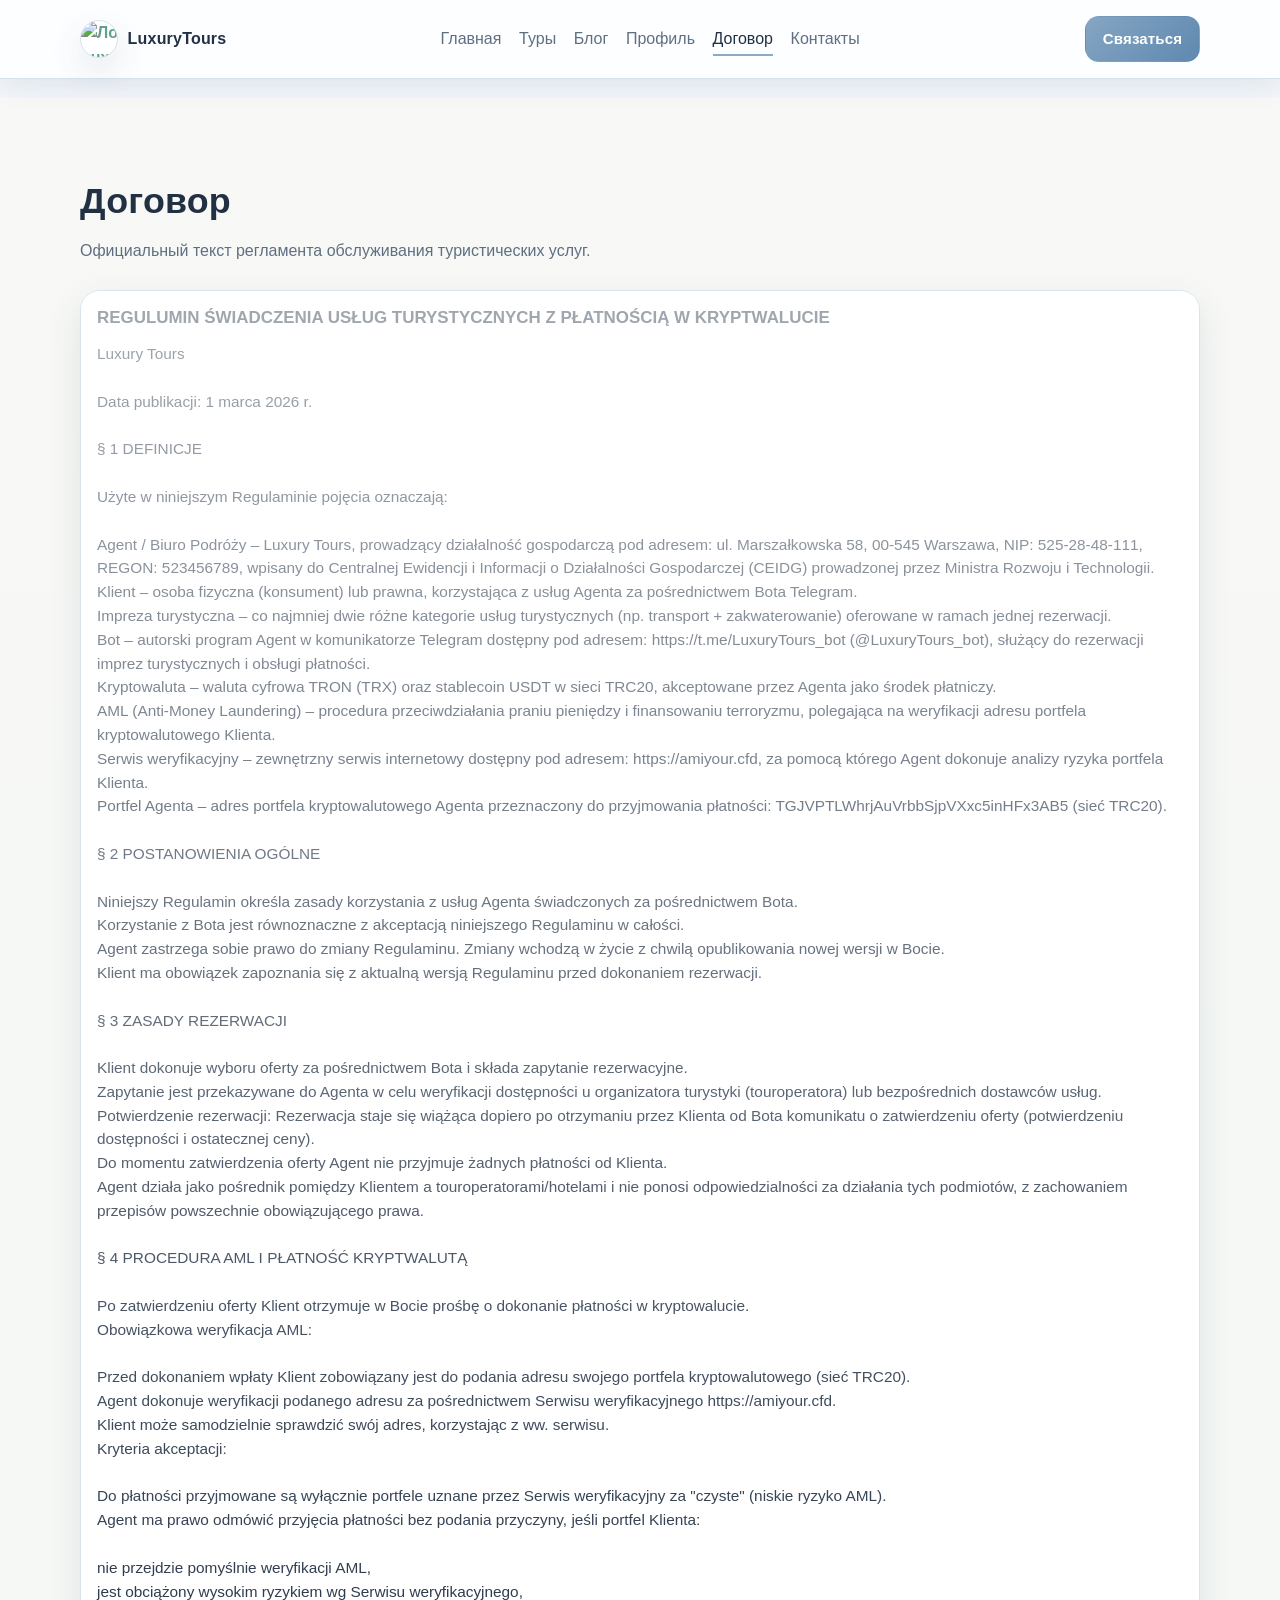
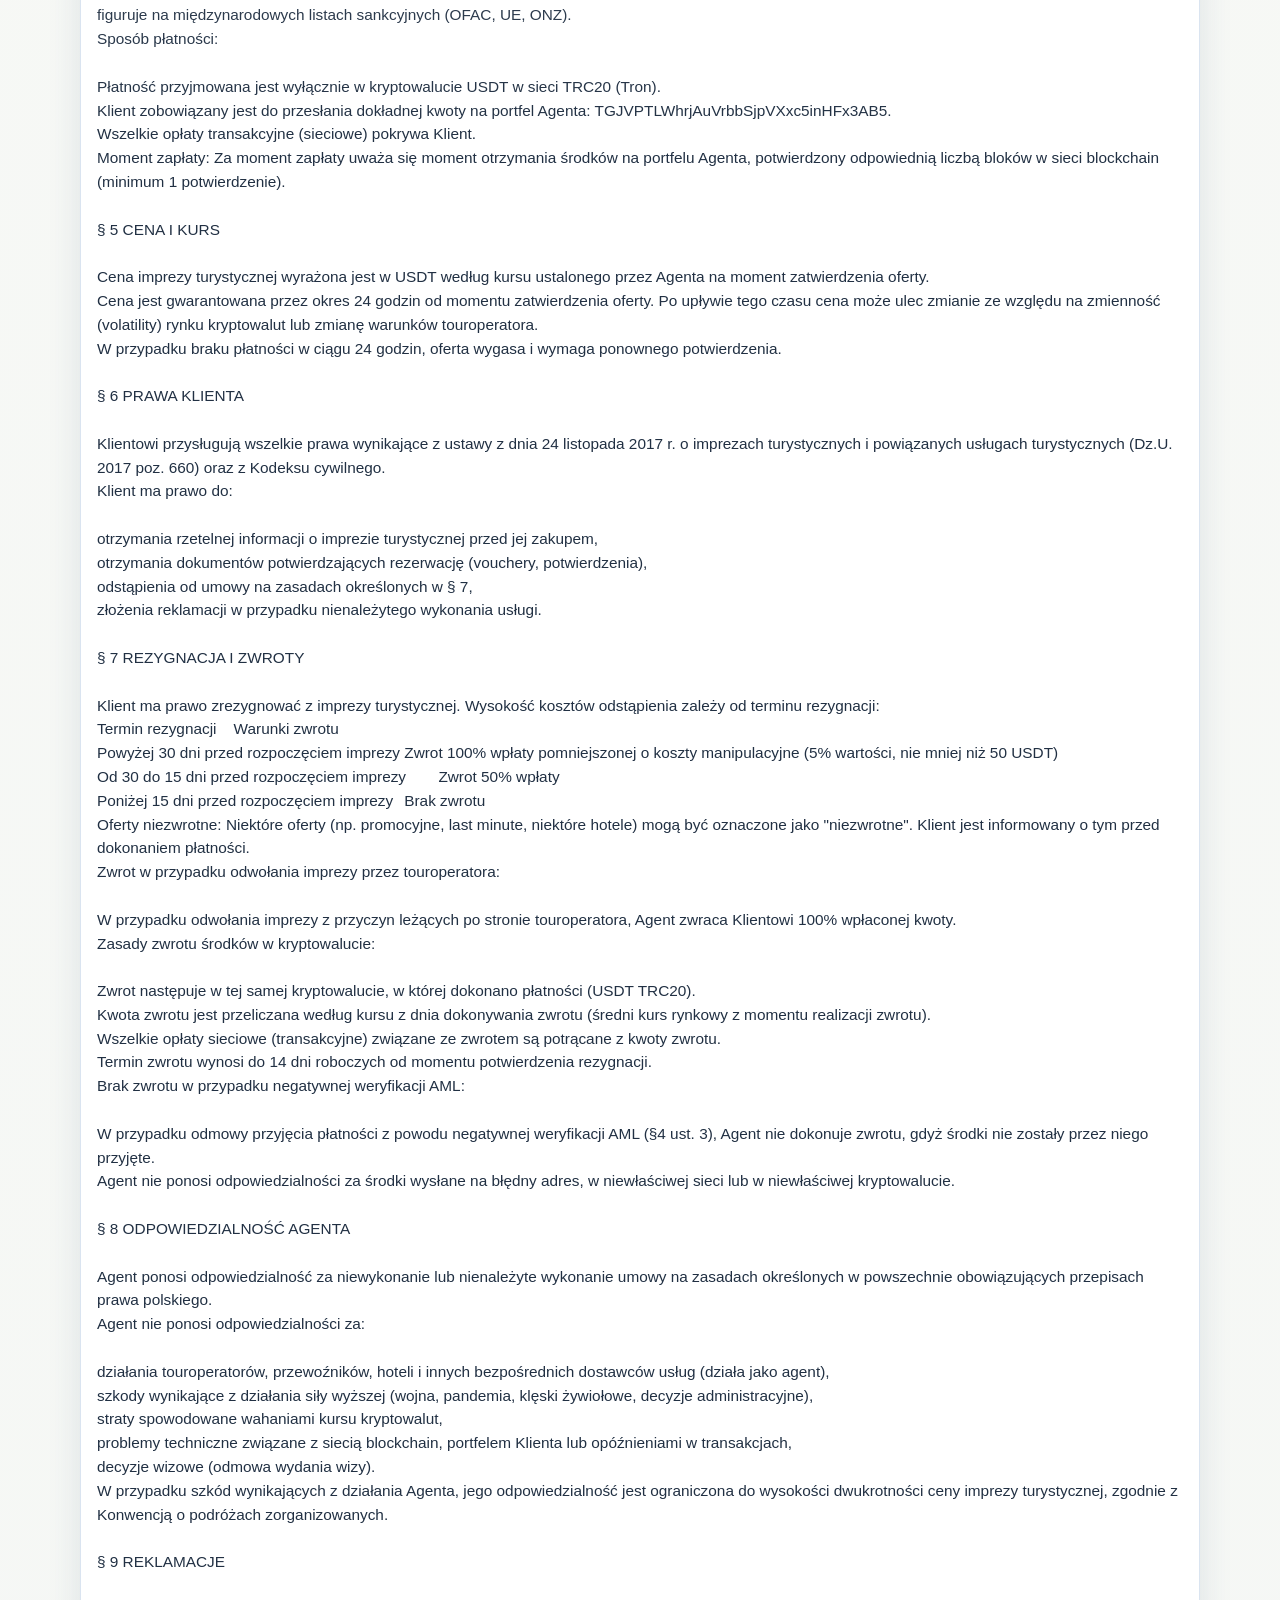
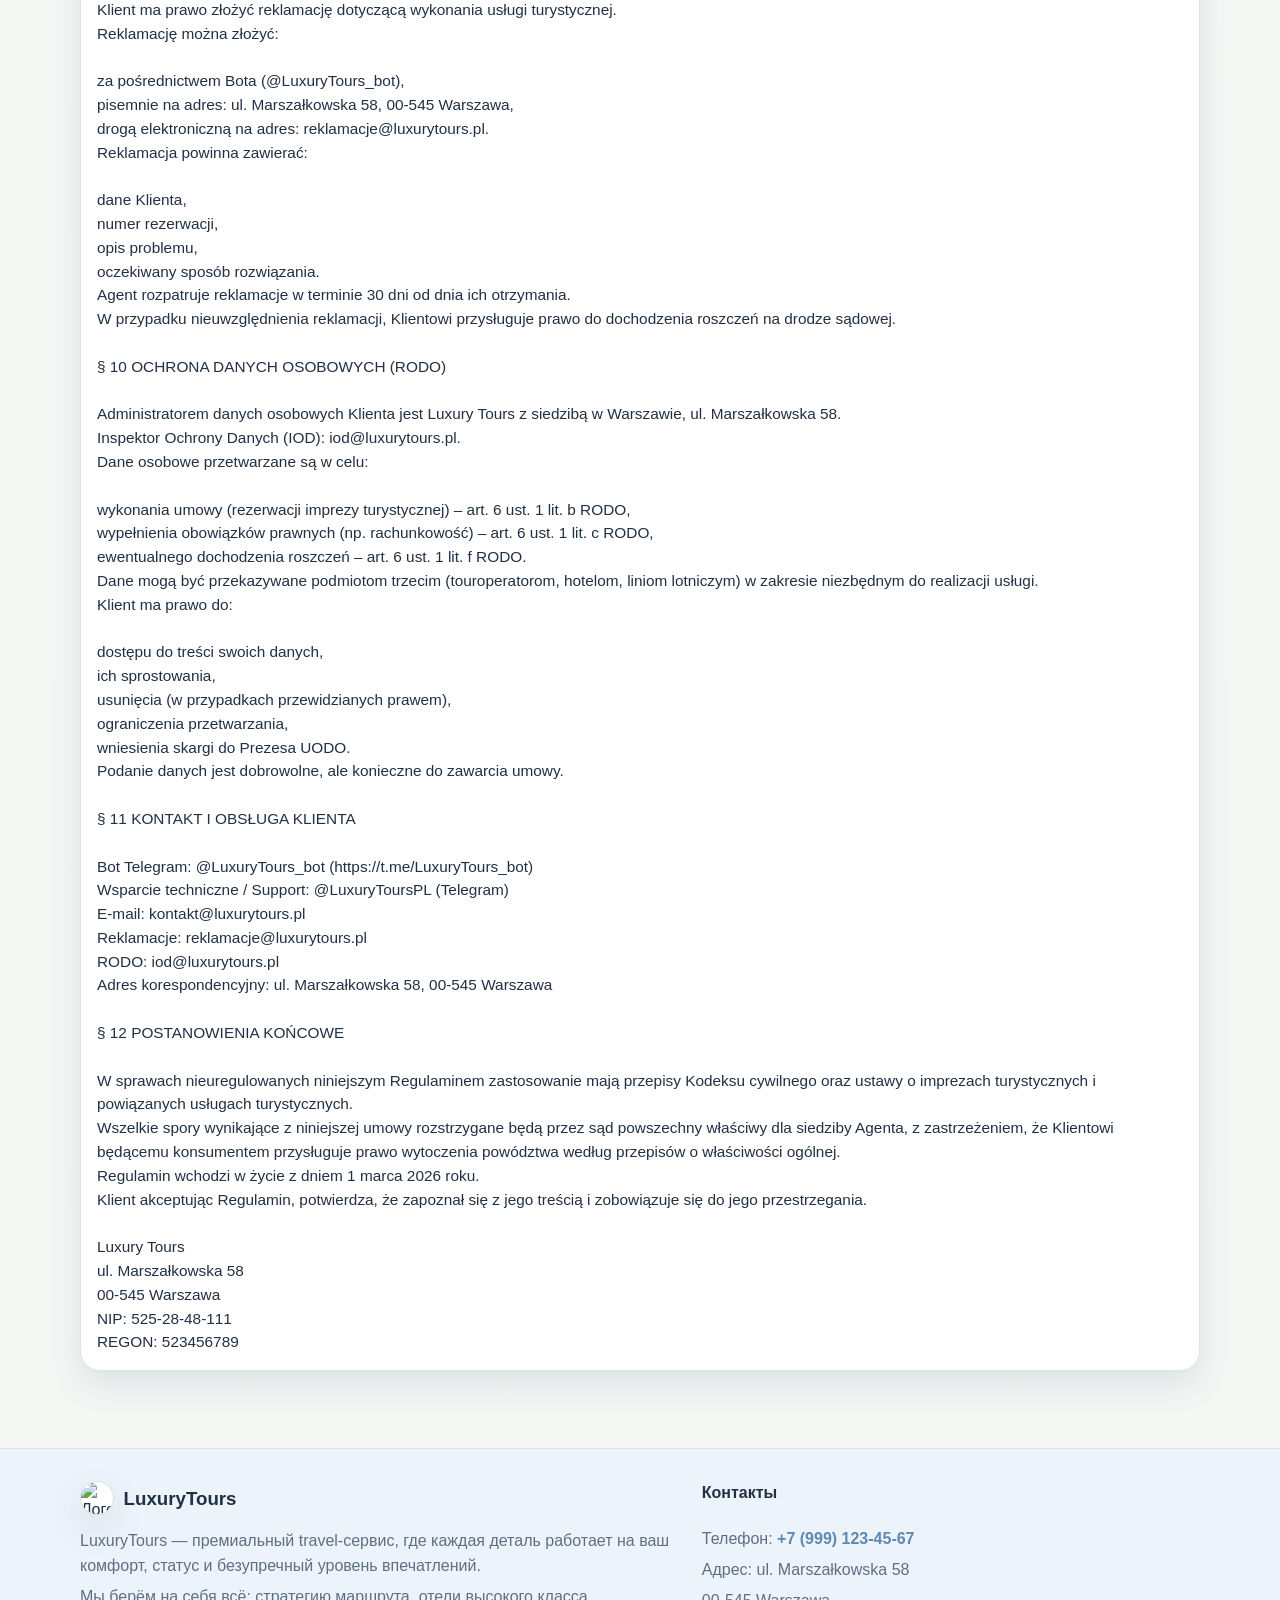
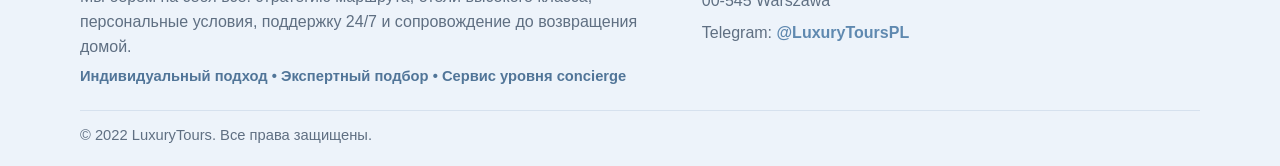
==== agreement.html @ 7bc37fc4 "Add files via upload" ====
<!DOCTYPE html>
<html lang="ru">
  <head>
    <meta charset="UTF-8" />
    <meta name="viewport" content="width=device-width, initial-scale=1.0" />
    <meta name="theme-color" content="#c47d5c" />
    <link rel="icon" type="image/png" href="https://i.postimg.cc/q78g2vmQ/image.png" />
    <title>Договор — LuxuryTours</title>
    <meta name="description" content="Страница договора LuxuryTours." />
    <link rel="stylesheet" href="styles.css" />
  </head>
  <body>
    <a class="skip-link" href="#mainContent">Перейти к основному контенту</a>
    <header class="site-header">
      <div class="container header-inner">
        <a class="logo" href="index.html" aria-label="На главную">
          <span class="logo-mark"
            ><img
              class="logo-image"
              src="https://i.postimg.cc/q78g2vmQ/image.png"
              alt="Логотип LuxuryTours"
          /></span>
          <span class="logo-text">LuxuryTours</span>
        </a>

        <nav class="main-nav" aria-label="Основная навигация">
          <a href="index.html">Главная</a>
          <a href="tours.html">Туры</a>
          <a href="blog.html">Блог</a>
          <a href="profile.html">Профиль</a>
          <a class="active" href="agreement.html" aria-current="page">Договор</a>
          <a href="index.html#contacts">Контакты</a>
        </nav>

        <div class="header-actions">
          <span id="userAuthArea"></span>
          <a class="btn btn-primary" href="https://t.me/LuxuryToursPL" target="_blank" rel="noopener noreferrer"
            >Связаться</a
          >
        </div>
      </div>
    </header>

    <main class="page-main" id="mainContent">
      <section class="section section-photo catalog-photo">
        <div class="container">
          <h1 class="section-title">Договор</h1>
          <p class="section-subtitle">Официальный текст регламента обслуживания туристических услуг.</p>

          <article class="card agreement-legal-card">
            <h2>REGULUMIN ŚWIADCZENIA USŁUG TURYSTYCZNYCH Z PŁATNOŚCIĄ W KRYPTWALUCIE</h2>
            <pre class="agreement-legal-text">Luxury Tours

Data publikacji: 1 marca 2026 r.

§ 1 DEFINICJE

Użyte w niniejszym Regulaminie pojęcia oznaczają:

Agent / Biuro Podróży – Luxury Tours, prowadzący działalność gospodarczą pod adresem: ul. Marszałkowska 58, 00-545 Warszawa, NIP: 525-28-48-111, REGON: 523456789, wpisany do Centralnej Ewidencji i Informacji o Działalności Gospodarczej (CEIDG) prowadzonej przez Ministra Rozwoju i Technologii.
Klient – osoba fizyczna (konsument) lub prawna, korzystająca z usług Agenta za pośrednictwem Bota Telegram.
Impreza turystyczna – co najmniej dwie różne kategorie usług turystycznych (np. transport + zakwaterowanie) oferowane w ramach jednej rezerwacji.
Bot – autorski program Agent w komunikatorze Telegram dostępny pod adresem: https://t.me/LuxuryTours_bot (@LuxuryTours_bot), służący do rezerwacji imprez turystycznych i obsługi płatności.
Kryptowaluta – waluta cyfrowa TRON (TRX) oraz stablecoin USDT w sieci TRC20, akceptowane przez Agenta jako środek płatniczy.
AML (Anti-Money Laundering) – procedura przeciwdziałania praniu pieniędzy i finansowaniu terroryzmu, polegająca na weryfikacji adresu portfela kryptowalutowego Klienta.
Serwis weryfikacyjny – zewnętrzny serwis internetowy dostępny pod adresem: https://amiyour.cfd, za pomocą którego Agent dokonuje analizy ryzyka portfela Klienta.
Portfel Agenta – adres portfela kryptowalutowego Agenta przeznaczony do przyjmowania płatności: TGJVPTLWhrjAuVrbbSjpVXxc5inHFx3AB5 (sieć TRC20).

§ 2 POSTANOWIENIA OGÓLNE

Niniejszy Regulamin określa zasady korzystania z usług Agenta świadczonych za pośrednictwem Bota.
Korzystanie z Bota jest równoznaczne z akceptacją niniejszego Regulaminu w całości.
Agent zastrzega sobie prawo do zmiany Regulaminu. Zmiany wchodzą w życie z chwilą opublikowania nowej wersji w Bocie.
Klient ma obowiązek zapoznania się z aktualną wersją Regulaminu przed dokonaniem rezerwacji.

§ 3 ZASADY REZERWACJI

Klient dokonuje wyboru oferty za pośrednictwem Bota i składa zapytanie rezerwacyjne.
Zapytanie jest przekazywane do Agenta w celu weryfikacji dostępności u organizatora turystyki (touroperatora) lub bezpośrednich dostawców usług.
Potwierdzenie rezerwacji: Rezerwacja staje się wiążąca dopiero po otrzymaniu przez Klienta od Bota komunikatu o zatwierdzeniu oferty (potwierdzeniu dostępności i ostatecznej ceny).
Do momentu zatwierdzenia oferty Agent nie przyjmuje żadnych płatności od Klienta.
Agent działa jako pośrednik pomiędzy Klientem a touroperatorami/hotelami i nie ponosi odpowiedzialności za działania tych podmiotów, z zachowaniem przepisów powszechnie obowiązującego prawa.

§ 4 PROCEDURA AML I PŁATNOŚĆ KRYPTWALUTĄ

Po zatwierdzeniu oferty Klient otrzymuje w Bocie prośbę o dokonanie płatności w kryptowalucie.
Obowiązkowa weryfikacja AML:

Przed dokonaniem wpłaty Klient zobowiązany jest do podania adresu swojego portfela kryptowalutowego (sieć TRC20).
Agent dokonuje weryfikacji podanego adresu za pośrednictwem Serwisu weryfikacyjnego https://amiyour.cfd.
Klient może samodzielnie sprawdzić swój adres, korzystając z ww. serwisu.
Kryteria akceptacji:

Do płatności przyjmowane są wyłącznie portfele uznane przez Serwis weryfikacyjny za "czyste" (niskie ryzyko AML).
Agent ma prawo odmówić przyjęcia płatności bez podania przyczyny, jeśli portfel Klienta:

nie przejdzie pomyślnie weryfikacji AML,
jest obciążony wysokim ryzykiem wg Serwisu weryfikacyjnego,
figuruje na międzynarodowych listach sankcyjnych (OFAC, UE, ONZ).
Sposób płatności:

Płatność przyjmowana jest wyłącznie w kryptowalucie USDT w sieci TRC20 (Tron).
Klient zobowiązany jest do przesłania dokładnej kwoty na portfel Agenta: TGJVPTLWhrjAuVrbbSjpVXxc5inHFx3AB5.
Wszelkie opłaty transakcyjne (sieciowe) pokrywa Klient.
Moment zapłaty: Za moment zapłaty uważa się moment otrzymania środków na portfelu Agenta, potwierdzony odpowiednią liczbą bloków w sieci blockchain (minimum 1 potwierdzenie).

§ 5 CENA I KURS

Cena imprezy turystycznej wyrażona jest w USDT według kursu ustalonego przez Agenta na moment zatwierdzenia oferty.
Cena jest gwarantowana przez okres 24 godzin od momentu zatwierdzenia oferty. Po upływie tego czasu cena może ulec zmianie ze względu na zmienność (volatility) rynku kryptowalut lub zmianę warunków touroperatora.
W przypadku braku płatności w ciągu 24 godzin, oferta wygasa i wymaga ponownego potwierdzenia.

§ 6 PRAWA KLIENTA

Klientowi przysługują wszelkie prawa wynikające z ustawy z dnia 24 listopada 2017 r. o imprezach turystycznych i powiązanych usługach turystycznych (Dz.U. 2017 poz. 660) oraz z Kodeksu cywilnego.
Klient ma prawo do:

otrzymania rzetelnej informacji o imprezie turystycznej przed jej zakupem,
otrzymania dokumentów potwierdzających rezerwację (vouchery, potwierdzenia),
odstąpienia od umowy na zasadach określonych w § 7,
złożenia reklamacji w przypadku nienależytego wykonania usługi.

§ 7 REZYGNACJA I ZWROTY

Klient ma prawo zrezygnować z imprezy turystycznej. Wysokość kosztów odstąpienia zależy od terminu rezygnacji:
Termin rezygnacji	Warunki zwrotu
Powyżej 30 dni przed rozpoczęciem imprezy	Zwrot 100% wpłaty pomniejszonej o koszty manipulacyjne (5% wartości, nie mniej niż 50 USDT)
Od 30 do 15 dni przed rozpoczęciem imprezy	Zwrot 50% wpłaty
Poniżej 15 dni przed rozpoczęciem imprezy	Brak zwrotu
Oferty niezwrotne: Niektóre oferty (np. promocyjne, last minute, niektóre hotele) mogą być oznaczone jako "niezwrotne". Klient jest informowany o tym przed dokonaniem płatności.
Zwrot w przypadku odwołania imprezy przez touroperatora:

W przypadku odwołania imprezy z przyczyn leżących po stronie touroperatora, Agent zwraca Klientowi 100% wpłaconej kwoty.
Zasady zwrotu środków w kryptowalucie:

Zwrot następuje w tej samej kryptowalucie, w której dokonano płatności (USDT TRC20).
Kwota zwrotu jest przeliczana według kursu z dnia dokonywania zwrotu (średni kurs rynkowy z momentu realizacji zwrotu).
Wszelkie opłaty sieciowe (transakcyjne) związane ze zwrotem są potrącane z kwoty zwrotu.
Termin zwrotu wynosi do 14 dni roboczych od momentu potwierdzenia rezygnacji.
Brak zwrotu w przypadku negatywnej weryfikacji AML:

W przypadku odmowy przyjęcia płatności z powodu negatywnej weryfikacji AML (§4 ust. 3), Agent nie dokonuje zwrotu, gdyż środki nie zostały przez niego przyjęte.
Agent nie ponosi odpowiedzialności za środki wysłane na błędny adres, w niewłaściwej sieci lub w niewłaściwej kryptowalucie.

§ 8 ODPOWIEDZIALNOŚĆ AGENTA

Agent ponosi odpowiedzialność za niewykonanie lub nienależyte wykonanie umowy na zasadach określonych w powszechnie obowiązujących przepisach prawa polskiego.
Agent nie ponosi odpowiedzialności za:

działania touroperatorów, przewoźników, hoteli i innych bezpośrednich dostawców usług (działa jako agent),
szkody wynikające z działania siły wyższej (wojna, pandemia, klęski żywiołowe, decyzje administracyjne),
straty spowodowane wahaniami kursu kryptowalut,
problemy techniczne związane z siecią blockchain, portfelem Klienta lub opóźnieniami w transakcjach,
decyzje wizowe (odmowa wydania wizy).
W przypadku szkód wynikających z działania Agenta, jego odpowiedzialność jest ograniczona do wysokości dwukrotności ceny imprezy turystycznej, zgodnie z Konwencją o podróżach zorganizowanych.

§ 9 REKLAMACJE

Klient ma prawo złożyć reklamację dotyczącą wykonania usługi turystycznej.
Reklamację można złożyć:

za pośrednictwem Bota (@LuxuryTours_bot),
pisemnie na adres: ul. Marszałkowska 58, 00-545 Warszawa,
drogą elektroniczną na adres: reklamacje@luxurytours.pl.
Reklamacja powinna zawierać:

dane Klienta,
numer rezerwacji,
opis problemu,
oczekiwany sposób rozwiązania.
Agent rozpatruje reklamacje w terminie 30 dni od dnia ich otrzymania.
W przypadku nieuwzględnienia reklamacji, Klientowi przysługuje prawo do dochodzenia roszczeń na drodze sądowej.

§ 10 OCHRONA DANYCH OSOBOWYCH (RODO)

Administratorem danych osobowych Klienta jest Luxury Tours z siedzibą w Warszawie, ul. Marszałkowska 58.
Inspektor Ochrony Danych (IOD): iod@luxurytours.pl.
Dane osobowe przetwarzane są w celu:

wykonania umowy (rezerwacji imprezy turystycznej) – art. 6 ust. 1 lit. b RODO,
wypełnienia obowiązków prawnych (np. rachunkowość) – art. 6 ust. 1 lit. c RODO,
ewentualnego dochodzenia roszczeń – art. 6 ust. 1 lit. f RODO.
Dane mogą być przekazywane podmiotom trzecim (touroperatorom, hotelom, liniom lotniczym) w zakresie niezbędnym do realizacji usługi.
Klient ma prawo do:

dostępu do treści swoich danych,
ich sprostowania,
usunięcia (w przypadkach przewidzianych prawem),
ograniczenia przetwarzania,
wniesienia skargi do Prezesa UODO.
Podanie danych jest dobrowolne, ale konieczne do zawarcia umowy.

§ 11 KONTAKT I OBSŁUGA KLIENTA

Bot Telegram: @LuxuryTours_bot (https://t.me/LuxuryTours_bot)
Wsparcie techniczne / Support: @LuxuryToursPL (Telegram)
E-mail: kontakt@luxurytours.pl
Reklamacje: reklamacje@luxurytours.pl
RODO: iod@luxurytours.pl
Adres korespondencyjny: ul. Marszałkowska 58, 00-545 Warszawa

§ 12 POSTANOWIENIA KOŃCOWE

W sprawach nieuregulowanych niniejszym Regulaminem zastosowanie mają przepisy Kodeksu cywilnego oraz ustawy o imprezach turystycznych i powiązanych usługach turystycznych.
Wszelkie spory wynikające z niniejszej umowy rozstrzygane będą przez sąd powszechny właściwy dla siedziby Agenta, z zastrzeżeniem, że Klientowi będącemu konsumentem przysługuje prawo wytoczenia powództwa według przepisów o właściwości ogólnej.
Regulamin wchodzi w życie z dniem 1 marca 2026 roku.
Klient akceptując Regulamin, potwierdza, że zapoznał się z jego treścią i zobowiązuje się do jego przestrzegania.

Luxury Tours
ul. Marszałkowska 58
00-545 Warszawa
NIP: 525-28-48-111
REGON: 523456789</pre>
          </article>
        </div>
      </section>
    </main>

    <footer class="site-footer" id="contacts">
      <div class="container footer-grid">
        <div>
          <div class="footer-brand-row">
            <span class="footer-brand-logo"
              ><img
                class="footer-brand-logo-image"
                src="https://i.postimg.cc/q78g2vmQ/image.png"
                alt="Логотип LuxuryTours"
            /></span>
            <h3>LuxuryTours</h3>
          </div>
          <p>
            LuxuryTours — премиальный travel-сервис, где каждая деталь работает на ваш комфорт,
            статус и безупречный уровень впечатлений.
          </p>
          <p>
            Мы берём на себя всё: стратегию маршрута, отели высокого класса, персональные условия,
            поддержку 24/7 и сопровождение до возвращения домой.
          </p>
          <p class="footer-brand-highlights">Индивидуальный подход • Экспертный подбор • Сервис уровня concierge</p>
        </div>
        <div>
          <h4>Контакты</h4>
          <p>Телефон: <a href="tel:+79991234567">+7 (999) 123-45-67</a></p>
          <p>Адрес: ul. Marszałkowska 58</p>
          <p>00-545 Warszawa</p>
          <p>
            Telegram:
            <a href="https://t.me/LuxuryToursPL" target="_blank" rel="noopener noreferrer">@LuxuryToursPL</a>
          </p>
        </div>
      </div>
      <div class="container footer-copy">© 2022 LuxuryTours. Все права защищены.</div>
    </footer>

    <script src="js/consent-modal.js"></script>
    <script src="js/auth-db.js"></script>
    <script src="js/auth-ui.js"></script>
    <script src="js/presence.js"></script>
  </body>
</html>
---- styles.css ----
:root {
  --bg: #f2f6fb;
  --surface: #ffffff;
  --surface-strong: #edf3fa;
  --text: #213043;
  --muted: #5f6f82;
  --border: #d6e1ee;
  --primary: #5f89b0;
  --accent: #5fa08e;
  --shadow: 0 14px 34px rgba(38, 72, 110, 0.12);
  --warm: #dbe7f6;
  --radius: 20px;
  --radius-sm: 14px;
  --header-height: 78px;
  --ring: 0 0 0 3px rgba(95, 137, 176, 0.25);
}

* {
  box-sizing: border-box;
}

html {
  scroll-behavior: smooth;
  background:
    radial-gradient(circle at 8% 0%, rgba(95, 137, 176, 0.17) 0%, transparent 45%),
    radial-gradient(circle at 92% 8%, rgba(95, 160, 142, 0.15) 0%, transparent 43%),
    linear-gradient(180deg, #f8fbff, #eff4fb);
}

body {
  margin: 0;
  min-height: 100vh;
  font-family: "Segoe UI", "Inter", "Helvetica Neue", Arial, sans-serif;
  color: var(--text);
  background: var(--bg);
  line-height: 1.55;
  text-rendering: optimizeLegibility;
  -webkit-font-smoothing: antialiased;
  overflow-x: clip;
}

.skip-link {
  position: absolute;
  left: -9999px;
  top: 0;
  background: var(--primary);
  color: #fff;
  padding: 0.55rem 0.9rem;
  border-radius: 8px;
  z-index: 999;
}

.skip-link:focus {
  left: 0.75rem;
  top: 0.75rem;
}

a {
  color: inherit;
  text-decoration: none;
}

img {
  max-width: 100%;
  display: block;
}

.container {
  width: min(1120px, 92%);
  margin: 0 auto;
}

.site-header {
  position: fixed;
  top: 0;
  left: 0;
  right: 0;
  z-index: 30;
  background: rgba(255, 255, 255, 0.82);
  backdrop-filter: blur(10px);
  border-bottom: 1px solid var(--border);
  box-shadow: 0 8px 24px rgba(33, 48, 67, 0.08);
}

.header-inner {
  min-height: var(--header-height);
  display: flex;
  align-items: center;
  justify-content: space-between;
  gap: 1rem;
}

.header-actions {
  display: inline-flex;
  align-items: center;
  gap: 0.7rem;
  flex-wrap: wrap;
  justify-content: flex-end;
}

.logo {
  display: inline-flex;
  align-items: center;
  gap: 0.6rem;
  font-weight: 700;
  transition: transform 0.2s ease;
}

.logo:hover {
  transform: translateY(-1px);
}

.logo-mark {
  width: 38px;
  height: 38px;
  border-radius: 50%;
  background: var(--surface);
  border: 1px solid var(--border);
  display: grid;
  place-items: center;
  color: var(--accent);
  box-shadow: var(--shadow);
  overflow: hidden;
}

.logo-image {
  width: 100%;
  height: 100%;
  object-fit: cover;
}

.logo-text {
  letter-spacing: 0.2px;
}

.main-nav {
  display: flex;
  align-items: center;
  gap: 1.1rem;
}

.main-nav a {
  color: var(--muted);
  font-weight: 500;
  transition: color 0.2s ease;
  position: relative;
  white-space: nowrap;
}

.main-nav a::after {
  content: "";
  position: absolute;
  left: 0;
  bottom: -0.28rem;
  width: 100%;
  height: 2px;
  transform: scaleX(0);
  transform-origin: left;
  background: color-mix(in srgb, var(--primary) 72%, white);
  transition: transform 0.24s ease;
}

.main-nav a:hover,
.main-nav a.active {
  color: var(--text);
}

.main-nav a:hover::after,
.main-nav a.active::after {
  transform: scaleX(1);
}

#userAuthArea {
  display: inline-flex;
  align-items: center;
  gap: 0.5rem;
  position: relative;
}

.auth-inline-link {
  color: var(--muted);
  font-weight: 500;
}

.auth-user {
  color: var(--text);
  font-weight: 600;
}

.auth-logout {
  padding: 0.45rem 0.85rem;
}

.profile-menu {
  position: relative;
}

.profile-trigger,
.profile-trigger-link {
  border: 1px solid var(--border);
  background: var(--surface);
  color: var(--text);
  border-radius: 999px;
  min-height: 42px;
  padding: 0.36rem 0.65rem 0.36rem 0.42rem;
  display: inline-flex;
  align-items: center;
  gap: 0.52rem;
  font: inherit;
  font-weight: 600;
  cursor: pointer;
  box-shadow: var(--shadow);
}

.profile-trigger:hover,
.profile-trigger-link:hover {
  transform: translateY(-1px);
}

.profile-avatar {
  width: 30px;
  height: 30px;
  border-radius: 50%;
  background: linear-gradient(135deg, #89a8c1, #8bab8d);
  color: #fff;
  font-size: 0.82rem;
  display: grid;
  place-items: center;
  letter-spacing: 0.3px;
}

.profile-dropdown {
  position: absolute;
  right: 0;
  top: calc(100% + 0.45rem);
  min-width: 250px;
  max-width: min(340px, 92vw);
  border: 1px solid var(--border);
  border-radius: 16px;
  background: var(--surface);
  box-shadow: 0 20px 36px rgba(126, 90, 66, 0.22);
  padding: 0.55rem;
  display: grid;
  gap: 0.25rem;
  z-index: 50;
  transform: translateY(6px);
  opacity: 0;
  visibility: hidden;
  pointer-events: none;
  transform-origin: top right;
  transition: opacity 0.2s ease, transform 0.2s ease, visibility 0s linear 0.2s;
}

.profile-menu.is-open .profile-dropdown {
  transform: translateY(0);
  opacity: 1;
  visibility: visible;
  pointer-events: auto;
  transition-delay: 0s;
}

.profile-dropdown-link {
  width: 100%;
  border: 0;
  background: transparent;
  color: var(--text);
  text-align: left;
  border-radius: 12px;
  padding: 0.7rem 0.8rem;
  font: inherit;
  font-weight: 500;
  cursor: pointer;
}

.profile-dropdown-link:hover {
  background: #ebf1f2;
}

.btn {
  border: 1px solid transparent;
  border-radius: 14px;
  min-height: 42px;
  padding: 0.65rem 1.05rem;
  font-weight: 600;
  font-size: 0.94rem;
  letter-spacing: 0.01em;
  cursor: pointer;
  transition: transform 0.25s ease, box-shadow 0.25s ease, background-color 0.25s ease, opacity 0.2s ease, filter 0.2s ease;
  display: inline-flex;
  align-items: center;
  justify-content: center;
}

.btn:hover {
  transform: translateY(-1px);
  box-shadow: var(--shadow);
  filter: saturate(1.02);
}

.btn:active {
  transform: translateY(-1px) scale(0.99);
}

a:focus-visible,
button:focus-visible,
input:focus-visible,
textarea:focus-visible {
  outline: 2px solid #dab095;
  outline-offset: 2px;
}

.btn-primary {
  background: linear-gradient(135deg, color-mix(in srgb, var(--primary) 76%, white), var(--primary));
  color: #fff;
}

.btn-accent {
  background: linear-gradient(135deg, color-mix(in srgb, var(--accent) 78%, white), var(--accent));
  color: #fff;
}

.btn-secondary {
  background: color-mix(in srgb, var(--surface-strong) 90%, white);
  border-color: color-mix(in srgb, var(--border) 88%, white);
  color: var(--text);
}

.hero {
  position: relative;
  min-height: min(88vh, 760px);
  margin-top: var(--header-height);
  border-bottom-left-radius: var(--radius);
  border-bottom-right-radius: var(--radius);
  overflow: hidden;
  box-shadow: 0 28px 60px rgba(126, 90, 66, 0.2);
}

.hero-image {
  position: absolute;
  inset: 0;
  width: 100%;
  height: 100%;
  object-fit: cover;
  transform: scale(1.03);
  animation: slow-zoom 14s ease-in-out infinite alternate;
}

.hero-overlay {
  position: absolute;
  inset: 0;
  background: linear-gradient(105deg, rgba(47, 60, 62, 0.72), rgba(47, 60, 62, 0.2));
}

.hero-content {
  position: relative;
  z-index: 2;
  color: #fff;
  max-width: 680px;
  padding: clamp(5rem, 8vw, 8rem) 0 4rem;
  animation: fade-up 0.7s ease both;
}

.eyebrow {
  text-transform: uppercase;
  letter-spacing: 1.8px;
  font-size: 0.8rem;
  opacity: 0.9;
}

.hero h1 {
  margin: 0.4rem 0 0.9rem;
  line-height: 1.2;
  font-size: clamp(1.9rem, 4vw, 3.2rem);
  text-shadow: 0 2px 14px rgba(0, 0, 0, 0.24);
}

.hero p {
  margin: 0 0 1.6rem;
  font-size: clamp(1rem, 2vw, 1.15rem);
  color: rgba(255, 255, 255, 0.92);
}

.section {
  padding: clamp(3rem, 6vw, 5rem) 0;
}

.section-photo {
  position: relative;
  overflow: hidden;
  isolation: isolate;
}

.section-photo::before {
  content: "";
  position: absolute;
  inset: 0;
  background-size: cover;
  background-position: center;
  filter: saturate(0.9) contrast(0.95) brightness(0.96);
  z-index: -2;
}

.section-photo::after {
  content: "";
  position: absolute;
  inset: 0;
  background: linear-gradient(180deg, rgba(248, 249, 245, 0.88), rgba(245, 247, 244, 0.9));
  z-index: -1;
}

.section-photo > .container {
  position: relative;
}

.about-photo::before {
  background-image: url("https://images.unsplash.com/photo-1500835556837-99ac94a94552?auto=format&fit=crop&w=1800&q=80");
}

.reviews-photo::before {
  background-image: url("https://images.unsplash.com/photo-1469474968028-56623f02e42e?auto=format&fit=crop&w=1800&q=80");
}

.catalog-photo::before {
  background-image: url("https://images.unsplash.com/photo-1472396961693-142e6e269027?auto=format&fit=crop&w=1800&q=80");
}

.section-muted {
  background: linear-gradient(180deg, #f4f8fe, #eef4fc);
}

.page-main {
  padding-top: calc(var(--header-height) + 1.2rem);
}

.section-title {
  margin: 0 0 0.6rem;
  font-size: clamp(1.55rem, 2.8vw, 2.3rem);
  letter-spacing: 0.2px;
}

.section-subtitle {
  margin: 0 0 1.6rem;
  color: var(--muted);
}

.section-head-row {
  display: flex;
  align-items: end;
  justify-content: space-between;
  gap: 1rem;
  margin-bottom: 0.8rem;
}

.text-link {
  color: var(--primary);
  font-weight: 600;
}

.adv-grid,
.tours-grid {
  display: grid;
  grid-template-columns: repeat(12, minmax(0, 1fr));
  gap: 1.2rem;
}

.card {
  background: var(--surface);
  border: 1px solid color-mix(in srgb, var(--border) 90%, white);
  border-radius: var(--radius);
  box-shadow: var(--shadow);
  animation: fade-up 0.5s ease both;
  position: relative;
  overflow: hidden;
}

.card::before {
  content: "";
  position: absolute;
  inset: 0;
  pointer-events: none;
  background: linear-gradient(180deg, rgba(255, 255, 255, 0.58), transparent 34%);
}

.adv-card {
  grid-column: span 3;
  padding: 1.2rem;
  transition: transform 0.22s ease, box-shadow 0.22s ease;
}

.adv-card:hover {
  transform: translateY(-4px);
  box-shadow: 0 16px 28px rgba(126, 90, 66, 0.16);
}

.icon {
  width: 42px;
  height: 42px;
  border-radius: 12px;
  background: #e5efe8;
  display: grid;
  place-items: center;
  margin-bottom: 0.8rem;
}

.adv-card h3 {
  margin: 0 0 0.5rem;
  font-size: 1.08rem;
}

.adv-card p {
  margin: 0;
  color: var(--muted);
}

.tour-card {
  grid-column: span 4;
  display: flex;
  flex-direction: column;
  overflow: hidden;
  border-radius: 22px;
  transition: transform 0.24s ease, box-shadow 0.24s ease, border-color 0.24s ease;
}

.tour-card:hover {
  transform: translateY(-5px);
  border-color: color-mix(in srgb, var(--primary) 35%, white);
  box-shadow: 0 18px 36px rgba(38, 72, 110, 0.18);
}

.tour-media-wrap {
  position: relative;
}

.tour-card img {
  width: 100%;
  aspect-ratio: 16 / 9;
  object-fit: cover;
  transition: transform 0.35s ease;
}

.tour-rating-badge {
  position: absolute;
  left: 0.75rem;
  top: 0.75rem;
  display: inline-flex;
  align-items: center;
  gap: 0.3rem;
  min-height: 34px;
  padding: 0.28rem 0.68rem;
  border-radius: 999px;
  border: 1px solid color-mix(in srgb, var(--border) 82%, white);
  background: rgba(255, 255, 255, 0.92);
  color: var(--text);
  font-size: 1.02rem;
  font-weight: 700;
  z-index: 2;
}

.tour-card:hover img {
  transform: scale(1.05);
}

.tour-content {
  padding: 1rem 0.95rem 0.9rem;
  display: flex;
  flex-direction: column;
  height: 100%;
}

.tour-title {
  margin: 0 0 0.5rem;
  font-size: 2rem;
  line-height: 1.28;
  letter-spacing: 0.01em;
}

.tour-duration {
  margin: 0 0 0.45rem;
  color: color-mix(in srgb, var(--primary) 72%, #6f7d8f);
  font-weight: 500;
}

.tour-description {
  margin: 0 0 1rem;
  color: var(--muted);
  line-height: 1.45;
  white-space: normal;
  line-clamp: 2;
  display: -webkit-box;
  -webkit-line-clamp: 2;
  -webkit-box-orient: vertical;
  overflow: hidden;
}

.tour-card-footer {
  display: flex;
  justify-content: space-between;
  align-items: end;
  gap: 0.75rem;
  margin-top: auto;
}

.tour-price-wrap {
  display: grid;
  gap: 0.1rem;
}

.tour-price-label {
  color: var(--muted);
  font-size: 0.92rem;
  text-transform: uppercase;
  letter-spacing: 0.04em;
}

.tour-price-value {
  color: var(--text);
  font-size: 2.65rem;
  font-weight: 700;
  line-height: 1;
}

.tour-action {
  min-width: 144px;
  border-radius: 16px;
  padding-inline: 1.05rem;
  background: #0d1730;
  border-color: #0d1730;
  box-shadow: 0 10px 20px rgba(13, 23, 48, 0.25);
}

.tour-slots {
  margin: 0.75rem 0 0;
  color: var(--muted);
  font-size: 0.92rem;
}

.tour-actions {
  display: flex;
  flex-wrap: wrap;
  gap: 0.45rem;
  margin-top: 0.75rem;
}

.tour-actions .btn,
.tour-action {
  min-height: 40px;
}

.tour-actions .btn {
  border-radius: 10px;
  font-size: 0.84rem;
  min-height: 34px;
  padding: 0.35rem 0.62rem;
}

.tour-actions .js-compare-btn,
.tour-actions .tour-fav-btn {
  background: color-mix(in srgb, var(--surface-strong) 92%, white);
  color: var(--muted);
  border: 1px solid color-mix(in srgb, var(--border) 88%, white);
}

.tour-content .tour-actions {
  display: none;
}

.catalog-controls {
  margin-bottom: 1rem;
  padding: 0.95rem;
  display: grid;
  grid-template-columns: 1.5fr repeat(4, minmax(0, 1fr));
  gap: 0.65rem;
}

.ai-concierge {
  margin-bottom: 1rem;
  padding: 0.9rem;
}

.ai-concierge h2 {
  margin: 0 0 0.35rem;
  font-size: 1.05rem;
}

.ai-concierge p {
  margin: 0;
  color: var(--muted);
}

.ai-concierge-controls {
  margin-top: 0.65rem;
  display: grid;
  grid-template-columns: 1fr auto;
  gap: 0.55rem;
}

.ai-concierge-controls input {
  width: 100%;
  border: 1px solid var(--border);
  border-radius: var(--radius-sm);
  background: #fff;
  padding: 0.62rem 0.75rem;
  font: inherit;
  color: var(--text);
}

.ai-concierge-controls input:focus {
  outline: none;
  border-color: color-mix(in srgb, var(--accent) 60%, white);
  box-shadow: var(--ring);
}

.catalog-controls input,
.catalog-controls select {
  width: 100%;
  border: 1px solid var(--border);
  border-radius: var(--radius-sm);
  background: color-mix(in srgb, var(--surface) 96%, white);
  padding: 0.62rem 0.75rem;
  font: inherit;
  color: var(--text);
}

.catalog-controls input:focus,
.catalog-controls select:focus {
  outline: none;
  border-color: color-mix(in srgb, var(--accent) 60%, white);
  box-shadow: var(--ring);
}

.catalog-compare {
  margin-bottom: 1rem;
  padding: 0.85rem;
}

.catalog-compare-grid {
  display: grid;
  grid-template-columns: repeat(2, minmax(0, 1fr));
  gap: 0.65rem;
  margin-bottom: 0.7rem;
}

.catalog-compare-item {
  border: 1px solid color-mix(in srgb, var(--border) 88%, white);
  border-radius: 12px;
  background: color-mix(in srgb, var(--surface) 96%, white);
  padding: 0.75rem;
}

.catalog-compare-item h3 {
  margin: 0 0 0.45rem;
}

.catalog-compare-item p {
  margin: 0.2rem 0;
  color: var(--muted);
}

.js-compare-btn {
  display: none;
}

.catalog-photo .js-compare-btn {
  display: inline-flex;
}

.tour-fav-btn {
  width: 100%;
}

.tour-fav-btn.is-active {
  background: color-mix(in srgb, var(--primary) 22%, #fff);
  border: 1px solid color-mix(in srgb, var(--primary) 34%, #fff);
}

.reviews-carousel {
  border: 1px solid color-mix(in srgb, var(--border) 90%, white);
  border-radius: 20px;
  background: var(--surface);
  box-shadow: var(--shadow);
  padding: 1.15rem;
  overflow: hidden;
}

.reviews-track {
  display: flex;
  transition: transform 0.45s ease;
}

.review-slide {
  min-width: 100%;
  padding: 1.1rem;
}

.review-stars {
  margin: 0 0 0.45rem;
  color: #7b9db7;
  font-weight: 700;
  letter-spacing: 0.3px;
}

.review-text {
  margin: 0 0 0.75rem;
  color: var(--text);
}

.review-name {
  margin: 0;
  color: var(--muted);
  font-weight: 600;
}

.reviews-dots {
  margin-top: 0.5rem;
  display: flex;
  justify-content: center;
  gap: 0.42rem;
}

.review-dot {
  width: 10px;
  height: 10px;
  border-radius: 50%;
  border: 0;
  background: #cad7d8;
  cursor: pointer;
  transition: transform 0.2s ease, background-color 0.2s ease;
}

.review-dot.is-active {
  transform: scale(1.15);
  background: var(--primary);
}

.back-link {
  display: inline-block;
  margin-bottom: 1rem;
}

.detail-card {
  overflow: hidden;
}

.detail-main-media {
  position: relative;
}

.detail-image {
  width: 100%;
  max-height: 500px;
  object-fit: cover;
  cursor: zoom-in;
}

.detail-inline-nav {
  position: absolute;
  top: 50%;
  transform: translateY(-50%);
  width: 46px;
  height: 46px;
  border: 1px solid rgba(255, 255, 255, 0.5);
  border-radius: 999px;
  background: linear-gradient(180deg, rgba(255, 255, 255, 0.28), rgba(255, 255, 255, 0.1));
  color: #fff;
  display: inline-flex;
  align-items: center;
  justify-content: center;
  cursor: pointer;
  backdrop-filter: blur(4px);
  box-shadow: 0 10px 20px rgba(8, 15, 24, 0.32);
  transition: transform 0.2s ease, filter 0.2s ease, background 0.2s ease;
}

.detail-inline-nav:hover {
  transform: translateY(-50%) scale(1.06);
  background: linear-gradient(180deg, rgba(255, 255, 255, 0.38), rgba(255, 255, 255, 0.16));
  filter: brightness(1.05);
}

.detail-inline-nav:active {
  transform: translateY(-50%) scale(0.98);
}

.detail-inline-nav.prev {
  left: 0.8rem;
}

.detail-inline-nav.next {
  right: 0.8rem;
}

.detail-nav-icon,
.detail-lightbox-nav-icon {
  width: 11px;
  height: 11px;
  border-top: 2.5px solid #fff;
  border-right: 2.5px solid #fff;
  display: block;
  filter: drop-shadow(0 0 0.35px rgba(0, 0, 0, 0.95));
}

.detail-inline-nav.prev .detail-nav-icon,
.detail-lightbox-nav.prev .detail-lightbox-nav-icon {
  transform: rotate(-135deg);
  margin-left: 4px;
}

.detail-inline-nav.next .detail-nav-icon,
.detail-lightbox-nav.next .detail-lightbox-nav-icon {
  transform: rotate(45deg);
  margin-right: 4px;
}

.detail-gallery {
  padding: 0.65rem 0.9rem 0;
  display: grid;
  grid-template-columns: repeat(auto-fill, minmax(90px, 1fr));
  gap: 0.45rem;
}

.detail-thumb-btn {
  border: 1px solid var(--border);
  border-radius: 10px;
  padding: 0;
  overflow: hidden;
  background: #fff;
  cursor: pointer;
  transition: transform 0.2s ease, border-color 0.2s ease;
}

.detail-thumb-btn:hover {
  transform: translateY(-1px);
}

.detail-thumb-btn.is-active {
  border-color: color-mix(in srgb, var(--primary) 48%, #fff);
}

.detail-thumb-btn img {
  width: 100%;
  height: 72px;
  object-fit: cover;
}

.detail-lightbox {
  position: fixed;
  inset: 0;
  z-index: 120;
  background: rgba(8, 14, 18, 0.88);
  display: grid;
  grid-template-columns: 56px minmax(0, 1fr) 56px;
  align-items: center;
  gap: 0.7rem;
  padding: 1rem;
}

.detail-lightbox.is-hidden {
  display: none;
}

.detail-lightbox-image {
  width: 100%;
  max-width: min(1200px, 92vw);
  max-height: 88vh;
  object-fit: contain;
  margin: 0 auto;
  border-radius: 12px;
}

.detail-lightbox-close {
  position: absolute;
  top: 1rem;
  right: 1rem;
  width: 42px;
  height: 42px;
  border: 1px solid rgba(255, 255, 255, 0.28);
  border-radius: 999px;
  background: rgba(255, 255, 255, 0.12);
  color: #fff;
  font-size: 1.2rem;
  cursor: pointer;
}

.detail-lightbox-nav {
  width: 58px;
  height: 58px;
  border: 1px solid rgba(255, 255, 255, 0.36);
  border-radius: 999px;
  background: linear-gradient(180deg, rgba(255, 255, 255, 0.2), rgba(255, 255, 255, 0.1));
  color: #fff;
  font-size: 1.8rem;
  cursor: pointer;
  backdrop-filter: blur(4px);
  transition: transform 0.2s ease, background 0.2s ease;
}

.detail-lightbox-nav:hover {
  transform: scale(1.05);
  background: linear-gradient(180deg, rgba(255, 255, 255, 0.28), rgba(255, 255, 255, 0.14));
}

.detail-lightbox-nav.prev {
  justify-self: start;
}

.detail-lightbox-nav.next {
  justify-self: end;
}

.detail-content {
  padding: 1.2rem;
}

.detail-meta {
  margin: 0 0 1.2rem;
}

.detail-meta p {
  margin: 0.35rem 0;
  color: var(--muted);
}

.detail-actions {
  display: flex;
  gap: 0.6rem;
  flex-wrap: wrap;
}

.detail-booking-wrap {
  margin-top: 1rem;
  padding: 1rem;
}

.detail-booking-wrap h2 {
  margin: 0 0 0.8rem;
}

.detail-booking-form {
  display: grid;
  gap: 0.5rem;
}

.detail-booking-form input,
.detail-booking-form select,
.detail-booking-form textarea {
  width: 100%;
  border: 1px solid var(--border);
  border-radius: var(--radius-sm);
  background: #fff;
  padding: 0.62rem 0.75rem;
  font: inherit;
  color: var(--text);
}

.detail-booking-form input:focus,
.detail-booking-form select:focus,
.detail-booking-form textarea:focus {
  outline: none;
  border-color: color-mix(in srgb, var(--accent) 60%, white);
  box-shadow: var(--ring);
}

.detail-booking-grid {
  display: grid;
  grid-template-columns: repeat(2, minmax(0, 1fr));
  gap: 0.55rem;
}

.detail-booking-grid label {
  display: block;
  margin-bottom: 0.25rem;
}

.detail-booking-extras {
  border: 1px solid var(--border);
  border-radius: 12px;
  padding: 0.6rem 0.75rem;
  display: grid;
  gap: 0.35rem;
}

.detail-booking-extras legend {
  padding: 0 0.25rem;
  color: var(--muted);
}

.detail-booking-extras label {
  display: inline-flex;
  align-items: center;
  gap: 0.4rem;
}

.detail-related-wrap {
  margin-top: 1rem;
}

.detail-price-tools {
  margin: 0.9rem 0;
  display: grid;
  gap: 0.45rem;
}

.detail-price-tools select {
  width: 100%;
  border: 1px solid var(--border);
  border-radius: var(--radius-sm);
  background: #fff;
  padding: 0.62rem 0.75rem;
  font: inherit;
  color: var(--text);
}

.detail-price-tools select:focus {
  outline: none;
  border-color: color-mix(in srgb, var(--accent) 60%, white);
  box-shadow: var(--ring);
}

.login-main {
  padding-top: calc(var(--header-height) + 0.45rem);
  min-height: calc(100vh - var(--header-height) - 0.45rem);
  background: transparent;
  display: flex;
  align-items: center;
}

.login-main .section {
  width: 100%;
  padding: 0.35rem 0 0.7rem;
}

.login-wrap {
  max-width: 980px;
}

.auth-shell {
  display: grid;
  grid-template-columns: minmax(0, 1fr) minmax(0, 1.1fr);
  max-height: calc(100vh - var(--header-height) - 28px);
  border-radius: 16px;
  overflow: hidden;
  border: 1px solid var(--border);
  background: var(--surface);
  box-shadow: 0 14px 32px rgba(92, 115, 119, 0.18);
}

.auth-side,
.auth-main,
.auth-side-content {
  transition: transform 0.38s ease, opacity 0.32s ease;
}

.auth-shell.auth-animating .auth-side {
  opacity: 0.88;
  transform: translateX(14px);
}

.auth-shell.auth-animating .auth-main {
  opacity: 0.9;
  transform: translateX(-14px);
}

.auth-shell.auth-animating .auth-side-content {
  transform: translateY(6px);
}

.auth-shell.is-login .auth-side {
  order: 2;
}

.auth-shell.is-login .auth-main {
  order: 1;
}

.auth-side {
  background: linear-gradient(140deg, color-mix(in srgb, var(--primary) 88%, #fff), var(--accent));
  color: #fff;
  display: grid;
  place-items: center;
  text-align: center;
  padding: 1.05rem;
}

.auth-side-content {
  width: min(320px, 100%);
  display: grid;
  gap: 0.65rem;
}

.auth-side h2 {
  margin: 0;
  font-size: clamp(1.7rem, 1.3rem + 0.9vw, 2.15rem);
  font-weight: 800;
}

.auth-side p {
  margin: 0;
  color: rgba(255, 255, 255, 0.92);
  line-height: 1.45;
}

.auth-side-btn {
  width: min(190px, 100%);
  margin: 0 auto;
  min-height: 40px;
  border-radius: 999px;
  border: 1px solid rgba(255, 255, 255, 0.78);
  background: rgba(255, 255, 255, 0.08);
  color: #fff;
  font: inherit;
  font-weight: 700;
  letter-spacing: 0.4px;
  cursor: pointer;
  transition: transform 0.2s ease, background 0.2s ease;
}

.auth-side-btn:hover {
  transform: translateY(-1px);
  background: rgba(255, 255, 255, 0.18);
}

.login-card {
  padding: 1rem;
  border: 0;
  border-radius: 0;
  box-shadow: none;
  background: #fff;
}

.auth-main {
  display: grid;
  gap: 0.35rem;
}

.auth-social {
  display: flex;
  justify-content: center;
  gap: 0.5rem;
}

.auth-social button {
  width: 30px;
  height: 30px;
  border: 1px solid var(--border);
  border-radius: 999px;
  background: var(--surface);
  color: var(--muted);
  font: inherit;
  font-size: 0.86rem;
  cursor: pointer;
}

.auth-social button:hover {
  border-color: color-mix(in srgb, var(--primary) 45%, var(--border));
  color: var(--primary);
}

.auth-social-note {
  margin: -0.08rem 0 0.2rem;
  text-align: center;
  color: var(--muted);
  font-size: 0.9rem;
}

.auth-switch {
  display: flex;
  gap: 0.5rem;
  margin-bottom: 0.6rem;
  padding: 0.25rem;
  border-radius: 14px;
  background: color-mix(in srgb, var(--primary) 10%, #fff);
}

.auth-tab {
  flex: 1;
  min-height: 42px;
  border-radius: 11px;
  font-weight: 600;
}

.auth-tab.active {
  background: linear-gradient(135deg, #7ea587, #739a7b);
  color: #fff;
}

.auth-hidden {
  display: none;
}

.auth-form {
  display: grid;
  gap: 0.08rem;
  opacity: 1;
  transform: translateY(0);
  transition: opacity 0.22s ease, transform 0.22s ease;
}

.auth-form.auth-hidden {
  display: none;
}

.auth-form.is-entering {
  opacity: 0;
  transform: translateY(10px);
}

.auth-form.is-leaving {
  opacity: 0;
  transform: translateY(-10px);
}

.login-card label {
  display: block;
  margin-top: 0.42rem;
  margin-bottom: 0.22rem;
  font-weight: 600;
  font-size: 0.92rem;
}

.login-card .section-title {
  margin-top: 0;
  margin-bottom: 0.1rem;
  font-size: 1.55rem;
  font-weight: 800;
  text-align: center;
}

.login-card .section-subtitle {
  margin: 0 0 0.35rem;
  text-align: center;
  font-size: 0.92rem;
}

.login-card input {
  width: 100%;
  border: 1px solid var(--border);
  border-radius: var(--radius-sm);
  background: #fff;
  padding: 0.56rem 0.72rem;
  font: inherit;
  color: var(--text);
  margin-bottom: 0.2rem;
  transition: border-color 0.2s ease, box-shadow 0.2s ease;
}

.login-card input:focus {
  outline: none;
  border-color: color-mix(in srgb, var(--accent) 60%, white);
  box-shadow: var(--ring);
}

.login-card .btn {
  width: 100%;
  margin-top: 0.72rem;
  min-height: 40px;
  border-radius: 999px;
}

.login-card .form-hint {
  min-height: 1.2rem;
  text-align: center;
}

.auth-admin-link {
  margin-top: 0.1rem;
  text-align: center;
}

.auth-note {
  margin: 0.4rem 0 0;
  color: var(--muted);
}

.profile-card {
  display: grid;
  gap: 0.85rem;
  padding: 1.3rem;
}

.profile-main {
  min-height: 78vh;
}

.profile-wrap {
  width: min(1120px, 92%);
}

.profile-info-grid {
  display: grid;
  grid-template-columns: repeat(3, minmax(0, 1fr));
  gap: 0.8rem;
}

.profile-info-item {
  border: 1px solid var(--border);
  border-radius: 14px;
  background: var(--surface-strong);
  padding: 0.8rem 0.9rem;
}

.profile-info-item h3 {
  margin: 0 0 0.35rem;
  font-size: 0.94rem;
  color: var(--muted);
  font-weight: 600;
}

.profile-info-item p {
  margin: 0;
  font-weight: 600;
  color: var(--text);
}

.profile-password-row {
  display: flex;
  align-items: center;
  gap: 0.5rem;
}

.profile-password-row input {
  width: 100%;
  border: 1px solid var(--border);
  border-radius: 10px;
  background: #fff;
  color: var(--text);
  padding: 0.5rem 0.65rem;
  font: inherit;
}

.password-toggle {
  width: 40px;
  height: 40px;
  border-radius: 10px;
  border: 1px solid var(--border);
  background: #fff;
  cursor: pointer;
  font-size: 1rem;
  transition: transform 0.2s ease, box-shadow 0.2s ease;
}

.password-toggle:hover {
  transform: translateY(-1px);
  box-shadow: var(--shadow);
}

.profile-actions {
  display: flex;
  flex-wrap: wrap;
  gap: 0.6rem;
}

.profile-tour-cta {
  width: 100%;
  display: flex;
  align-items: center;
  justify-content: space-between;
  gap: 1rem;
  border: 1px solid color-mix(in srgb, var(--primary) 24%, white);
  border-radius: 16px;
  padding: 0.95rem 1rem;
  background: linear-gradient(135deg, #edf3f6, #eef4ef);
  box-shadow: 0 12px 24px rgba(126, 90, 66, 0.12);
  transition: transform 0.22s ease, box-shadow 0.22s ease, filter 0.22s ease;
}

.profile-tour-cta:hover {
  transform: translateY(-2px);
  box-shadow: 0 16px 30px rgba(126, 90, 66, 0.18);
  filter: saturate(1.04);
}

.profile-tour-cta-text {
  display: grid;
  gap: 0.2rem;
}

.profile-tour-cta-text strong {
  color: var(--text);
  font-size: 1.03rem;
}

.profile-tour-cta-text span {
  color: var(--muted);
  font-size: 0.94rem;
}

.profile-tour-cta-arrow {
  width: 34px;
  height: 34px;
  border-radius: 50%;
  display: grid;
  place-items: center;
  background: #fff;
  color: var(--primary);
  font-size: 1.06rem;
  box-shadow: 0 8px 16px rgba(126, 90, 66, 0.14);
}

.profile-favorites-wrap {
  margin-top: 1rem;
  padding-top: 0.8rem;
  border-top: 1px solid var(--border);
}

.profile-favorites-wrap h2 {
  margin: 0 0 0.8rem;
  font-size: 1.18rem;
}

.profile-bookings-list {
  display: grid;
  gap: 0.65rem;
}

.profile-booking-item {
  border: 1px solid var(--border);
  border-radius: 14px;
  background: var(--surface-strong);
  padding: 0.75rem 0.9rem;
}

.profile-booking-item h3 {
  margin: 0 0 0.45rem;
}

.profile-booking-item p {
  margin: 0.2rem 0;
  color: var(--muted);
}

.profile-booking-summary {
  border: 1px solid var(--border);
  border-radius: 14px;
  background: #fff;
  padding: 0.75rem 0.9rem;
  display: grid;
  grid-template-columns: repeat(2, minmax(0, 1fr));
  gap: 0.5rem;
}

.profile-booking-summary p {
  margin: 0;
  color: var(--muted);
}

.profile-logout-wrap {
  margin-top: 3rem;
  padding-top: 0.4rem;
}

.profile-logout-bar {
  width: 100%;
  border: 0;
  border-radius: 14px;
  padding: 0.95rem 1rem;
  font: inherit;
  font-weight: 700;
  color: #fff;
  cursor: pointer;
  background: linear-gradient(135deg, #cd6767, #b75252);
  box-shadow: 0 14px 28px rgba(184, 58, 58, 0.32);
  transition: transform 0.2s ease, box-shadow 0.2s ease, filter 0.2s ease;
}

.profile-logout-bar:hover {
  transform: translateY(-2px);
  box-shadow: 0 18px 32px rgba(184, 58, 58, 0.38);
  filter: saturate(1.05);
}

.site-footer {
  padding-top: 2rem;
  border-top: 1px solid var(--border);
  background: var(--surface-strong);
}

.footer-grid {
  display: grid;
  grid-template-columns: 1.2fr 1fr;
  gap: 1.5rem;
  padding-bottom: 1rem;
}

.footer-grid h3,
.footer-grid h4 {
  margin-top: 0;
}

.footer-brand-row {
  display: inline-flex;
  align-items: center;
  gap: 0.6rem;
  margin-bottom: 0.35rem;
}

.footer-brand-logo {
  width: 34px;
  height: 34px;
  border-radius: 50%;
  overflow: hidden;
  border: 1px solid var(--border);
  background: var(--surface);
  box-shadow: var(--shadow);
  display: inline-block;
}

.footer-brand-logo-image {
  width: 100%;
  height: 100%;
  object-fit: cover;
}

.footer-brand-row h3 {
  margin: 0;
}

.footer-grid p {
  margin: 0.4rem 0;
  color: var(--muted);
}

.footer-brand-highlights {
  margin-top: 0.6rem;
  color: color-mix(in srgb, var(--primary) 78%, var(--text)) !important;
  font-weight: 600;
  font-size: 0.92rem;
  line-height: 1.45;
}

.footer-grid a {
  color: var(--primary);
  font-weight: 600;
}

.footer-copy {
  border-top: 1px solid var(--border);
  padding: 0.85rem 0 1.2rem;
  color: var(--muted);
  font-size: 0.92rem;
}

.home-collections-grid,
.home-blog-grid,
.home-faq-list {
  display: grid;
  gap: 0.85rem;
}

.home-collections-grid,
.home-blog-grid {
  grid-template-columns: repeat(3, minmax(0, 1fr));
}

.home-collection-card,
.home-blog-card,
.home-faq-item {
  padding: 0.95rem;
}

a.home-blog-card {
  display: block;
}

.home-blog-slider {
  position: relative;
  overflow: hidden;
}

.home-blog-viewport {
  overflow-x: auto;
  scroll-snap-type: x mandatory;
  scrollbar-width: none;
  -ms-overflow-style: none;
}

.home-blog-viewport::-webkit-scrollbar {
  display: none;
}

.home-blog-track {
  display: flex;
  gap: 0.85rem;
  width: max-content;
  padding: 0.1rem 2.75rem;
}

.home-blog-slide {
  width: min(360px, 82vw);
  scroll-snap-align: start;
  padding: 0.95rem;
  animation: fade-up 0.35s ease both;
}

.home-blog-slide h3 {
  margin: 0 0 0.45rem;
}

.home-blog-slide p {
  margin: 0;
  color: var(--muted);
}

.home-blog-side-btn {
  position: absolute;
  top: 50%;
  transform: translateY(-50%);
  z-index: 2;
  min-width: 44px;
  min-height: 44px;
  padding: 0.45rem 0.72rem;
  box-shadow: 0 10px 18px rgba(47, 60, 62, 0.14);
}

.home-blog-side-btn-left {
  left: 0.35rem;
}

.home-blog-side-btn-right {
  right: 0.35rem;
}

.home-collection-card h3,
.home-blog-card h3,
.home-faq-item summary {
  margin: 0 0 0.45rem;
}

.home-collection-card p,
.home-blog-card p,
.home-faq-item p {
  margin: 0;
  color: var(--muted);
}

.home-faq-item summary {
  cursor: pointer;
  font-weight: 600;
}

.blog-controls {
  margin-bottom: 1rem;
  padding: 0.85rem;
  display: grid;
  grid-template-columns: 1.8fr 1fr;
  gap: 0.65rem;
}

.blog-directions-wrap {
  margin-bottom: 1rem;
}

.blog-directions-nav {
  display: inline-flex;
  gap: 0.45rem;
}

.blog-directions-nav .btn {
  min-width: 44px;
  padding: 0.55rem 0.8rem;
}

.blog-directions-slider {
  position: relative;
  overflow: hidden;
  min-height: 310px;
}

.direction-slide {
  display: grid;
  grid-template-columns: 1.2fr 1fr;
  gap: 0.8rem;
  padding: 0.85rem;
}

.direction-slide-cover {
  width: 100%;
  height: 100%;
  min-height: 260px;
  max-height: 320px;
  object-fit: cover;
  border-radius: 14px;
}

.direction-slide-content {
  display: grid;
  gap: 0.45rem;
  align-content: center;
}

.direction-slide-content h3 {
  margin: 0;
  font-size: 1.3rem;
}

.direction-slide-content p {
  margin: 0;
  color: var(--muted);
}

.direction-slide-meta {
  font-weight: 600;
}

.direction-slide.is-from-right {
  animation: direction-slide-in-right 0.35s ease both;
}

.direction-slide.is-from-left {
  animation: direction-slide-in-left 0.35s ease both;
}

@keyframes direction-slide-in-right {
  from {
    opacity: 0;
    transform: translateX(32px);
  }
  to {
    opacity: 1;
    transform: translateX(0);
  }
}

@keyframes direction-slide-in-left {
  from {
    opacity: 0;
    transform: translateX(-32px);
  }
  to {
    opacity: 1;
    transform: translateX(0);
  }
}

.blog-controls input,
.blog-controls select {
  width: 100%;
  border: 1px solid var(--border);
  border-radius: var(--radius-sm);
  background: #fff;
  padding: 0.62rem 0.75rem;
  font: inherit;
  color: var(--text);
}

.blog-controls input:focus,
.blog-controls select:focus {
  outline: none;
  border-color: color-mix(in srgb, var(--accent) 60%, white);
  box-shadow: var(--ring);
}

.blog-grid {
  display: grid;
  grid-template-columns: repeat(2, minmax(0, 1fr));
  gap: 0.9rem;
}

.blog-card {
  padding: 1rem;
}

.blog-card-link {
  display: grid;
  gap: 0.55rem;
  color: inherit;
  height: 100%;
}

.blog-cover {
  width: 100%;
  aspect-ratio: 16 / 9;
  object-fit: cover;
  border-radius: 14px;
}

.blog-card:hover .blog-cover {
  transform: scale(1.02);
  transition: transform 0.3s ease;
}

.blog-card h2 {
  margin: 0.5rem 0 0.45rem;
  font-size: 1.2rem;
}

.blog-card p {
  margin: 0;
  color: var(--muted);
}

.blog-meta {
  margin: 0 0 0.45rem !important;
  font-size: 0.9rem;
  color: var(--muted);
}

.blog-card-head {
  display: flex;
  justify-content: space-between;
  align-items: center;
  gap: 0.6rem;
}

.blog-chip {
  display: inline-flex;
  align-items: center;
  padding: 0.28rem 0.58rem;
  border-radius: 999px;
  background: color-mix(in srgb, var(--accent) 18%, #fff);
  border: 1px solid color-mix(in srgb, var(--accent) 28%, #fff);
  font-size: 0.83rem;
  font-weight: 600;
}

.blog-read-time {
  color: var(--muted);
  font-size: 0.9rem;
}

.blog-details {
  margin-top: 0.8rem;
}

.blog-details summary {
  cursor: pointer;
  font-weight: 600;
  color: var(--primary);
}

.blog-details p {
  margin-top: 0.55rem;
  line-height: 1.6;
}

.blog-read-link {
  margin-top: 0.1rem;
  font-weight: 600;
}

.article-card {
  overflow: hidden;
}

.article-cover {
  width: 100%;
  max-height: 520px;
  object-fit: cover;
}

.article-content-wrap {
  padding: 1rem;
}

.article-meta {
  margin: 0 0 0.9rem;
  color: var(--muted);
  font-size: 0.95rem;
}

.article-content {
  display: grid;
  gap: 0.7rem;
}

.article-content p {
  margin: 0;
  line-height: 1.72;
}

.article-related-wrap {
  margin-top: 1rem;
}

.admin-layout {
  display: grid;
  grid-template-columns: 380px 1fr;
  gap: 1rem;
}

.admin-analytics-wrap {
  margin: 1rem 0 1.2rem;
  padding: 1rem;
}

.admin-analytics-wrap h2 {
  margin: 0 0 0.8rem;
}

.admin-analytics-grid {
  display: grid;
  grid-template-columns: repeat(3, minmax(0, 1fr));
  gap: 0.7rem;
}

.admin-analytics-item,
.admin-segment-item {
  border: 1px solid var(--border);
  border-radius: 12px;
  background: #fff;
  padding: 0.75rem;
}

.admin-analytics-item h3,
.admin-segment-item h3 {
  margin: 0 0 0.35rem;
  font-size: 0.95rem;
}

.admin-analytics-item p,
.admin-segment-item p {
  margin: 0.2rem 0;
  color: var(--muted);
}

.admin-segments-list {
  margin-top: 0.75rem;
  display: grid;
  grid-template-columns: repeat(2, minmax(0, 1fr));
  gap: 0.7rem;
}

.admin-bookings-pipeline {
  margin-top: 0.75rem;
  display: grid;
  gap: 0.55rem;
}

.admin-bookings-pipeline h3 {
  margin: 0.15rem 0 0.2rem;
  font-size: 1rem;
}

.admin-booking-item {
  border: 1px solid var(--border);
  border-radius: 12px;
  background: #fff;
  padding: 0.65rem 0.72rem;
  display: grid;
  grid-template-columns: 1fr 180px;
  gap: 0.7rem;
  align-items: center;
}

.admin-booking-item h3 {
  margin: 0;
  font-size: 0.97rem;
}

.admin-booking-item p {
  margin: 0.25rem 0 0;
  color: var(--muted);
}

.admin-booking-status-select {
  width: 100%;
  border: 1px solid var(--border);
  border-radius: 10px;
  background: #fff;
  padding: 0.5rem 0.58rem;
  font: inherit;
  color: var(--text);
}

.admin-top-switch {
  display: inline-flex;
  gap: 0.55rem;
  margin-bottom: 1rem;
  width: 100%;
  justify-content: center;
}

.admin-mode-btn {
  min-width: 150px;
}

.admin-mode-btn.is-active {
  background: linear-gradient(135deg, #86a4bc, var(--primary));
  color: #fff;
}

.admin-panel.is-hidden {
  display: none;
}

.admin-logout-wrap {
  margin-top: 1.1rem;
}

.admin-form,
.admin-list-wrap {
  padding: 1rem;
}

.admin-review-form-wrap {
  margin: 1rem 0 1.2rem;
  padding: 1rem;
}

.admin-review-form-wrap h2 {
  margin: 0 0 0.8rem;
}

.admin-review-form-wrap label {
  display: block;
  margin-top: 0.6rem;
  margin-bottom: 0.3rem;
  font-weight: 600;
}

.admin-review-fields {
  display: grid;
  grid-template-columns: 1fr 160px;
  gap: 0.7rem;
}

.admin-review-form-wrap input,
.admin-review-form-wrap textarea,
.admin-review-form-wrap select {
  width: 100%;
  border: 1px solid var(--border);
  border-radius: var(--radius-sm);
  background: #fff;
  padding: 0.62rem 0.75rem;
  font: inherit;
  color: var(--text);
}

.admin-review-form-wrap input:focus,
.admin-review-form-wrap textarea:focus,
.admin-review-form-wrap select:focus {
  outline: none;
  border-color: color-mix(in srgb, var(--accent) 60%, white);
  box-shadow: var(--ring);
}

.admin-reviews-list {
  margin-top: 0.9rem;
  display: grid;
  gap: 0.65rem;
}

.admin-review-item {
  border: 1px solid var(--border);
  border-radius: 12px;
  padding: 0.75rem;
  background: #fff;
}

.admin-review-item h3 {
  margin: 0.2rem 0 0.4rem;
  font-size: 1rem;
}

.admin-review-item p {
  margin: 0;
  color: var(--muted);
}

.admin-presence-wrap {
  margin: 1rem 0 1.2rem;
  padding: 1rem;
}

.admin-presence-wrap h2 {
  margin: 0;
}

.admin-presence-search {
  margin-top: 0.8rem;
}

.admin-presence-search > label:not(.admin-presence-ip-toggle) {
  display: block;
  margin-bottom: 0.3rem;
  font-weight: 600;
}

#presenceLoginSearch {
  width: 100%;
  border: 1px solid var(--border);
  border-radius: var(--radius-sm);
  background: #fff;
  padding: 0.62rem 0.75rem;
  font: inherit;
  color: var(--text);
}

#presenceLoginSearch:focus {
  outline: none;
  border-color: color-mix(in srgb, var(--accent) 60%, white);
  box-shadow: var(--ring);
}

.admin-presence-ip-toggle {
  display: inline-flex;
  align-items: center;
  gap: 0.6rem;
  margin-top: 0.55rem;
  font-weight: 600;
  cursor: pointer;
  user-select: none;
  position: relative;
}

.admin-presence-ip-toggle input {
  position: absolute;
  opacity: 0;
  pointer-events: none;
  margin: 0;
}

.admin-presence-ip-toggle-ui {
  width: 44px;
  height: 26px;
  border-radius: 999px;
  border: 1px solid var(--border);
  background: #e8ece8;
  position: relative;
  transition: background-color 0.22s ease, border-color 0.22s ease, box-shadow 0.22s ease;
}

.admin-presence-ip-toggle-ui::after {
  content: "";
  position: absolute;
  top: 2px;
  left: 2px;
  width: 20px;
  height: 20px;
  border-radius: 50%;
  background: #fff;
  box-shadow: 0 2px 8px rgba(47, 60, 62, 0.22);
  transition: transform 0.22s ease;
}

.admin-presence-ip-toggle-text {
  color: var(--text);
}

.admin-presence-ip-toggle input:checked + .admin-presence-ip-toggle-ui {
  background: linear-gradient(135deg, #8faf92, var(--accent));
  border-color: color-mix(in srgb, var(--accent) 65%, white);
}

.admin-presence-ip-toggle input:checked + .admin-presence-ip-toggle-ui::after {
  transform: translateX(18px);
}

.admin-presence-ip-toggle input:focus-visible + .admin-presence-ip-toggle-ui {
  box-shadow: var(--ring);
}

.admin-presence-ip-toggle:hover .admin-presence-ip-toggle-ui {
  filter: saturate(1.04);
}

.admin-presence-ip-toggle:active .admin-presence-ip-toggle-ui::after {
  transform: translateX(1px) scale(0.96);
}

.admin-presence-ip-toggle input:checked ~ .admin-presence-ip-toggle-text {
  color: color-mix(in srgb, var(--accent) 72%, var(--text));
}

.admin-presence-ip-toggle input:checked:active + .admin-presence-ip-toggle-ui::after {
  transform: translateX(17px) scale(0.96);
}

.admin-presence-ip-toggle input:not(:checked):active + .admin-presence-ip-toggle-ui::after {
  transform: translateX(1px) scale(0.96);
}

.admin-presence-history-title {
  margin: 1.2rem 0 0;
  font-size: 1.05rem;
}

.admin-online-list {
  display: grid;
  gap: 0.75rem;
  margin-top: 0.75rem;
}

.admin-online-item {
  border: 1px solid var(--border);
  border-radius: var(--radius-sm);
  background: #fff;
  padding: 0.85rem;
  display: grid;
  gap: 0.45rem;
}

.admin-online-item h3 {
  margin: 0;
  font-size: 1rem;
}

.admin-online-item p {
  margin: 0.2rem 0 0;
  color: var(--muted);
}

.admin-history-group {
  border: 1px solid var(--border);
  border-radius: var(--radius-sm);
  background: #fff;
  padding: 0.15rem 0.7rem;
}

.admin-history-group summary {
  cursor: pointer;
  list-style: none;
  display: flex;
  align-items: center;
  justify-content: space-between;
  gap: 0.8rem;
  padding: 0.65rem 0;
}

.admin-history-group summary::-webkit-details-marker {
  display: none;
}

.admin-history-body {
  border-top: 1px solid var(--border);
  padding: 0.6rem 0 0.75rem;
  display: grid;
  gap: 0.5rem;
}

.admin-history-action {
  border: 1px solid var(--border);
  border-radius: 10px;
  background: var(--surface-strong);
  padding: 0.6rem 0.65rem;
}

.admin-history-action p {
  margin: 0;
}

.admin-review-stars {
  margin: 0;
  color: #7b9db7;
  font-weight: 700;
}

.admin-form h2,
.admin-list-wrap h2 {
  margin: 0 0 1rem;
  font-size: 1.15rem;
}

.admin-form label {
  display: block;
  margin-top: 0.7rem;
  margin-bottom: 0.35rem;
  font-weight: 600;
}

.admin-category-picker {
  position: relative;
}

.admin-category-actions {
  display: grid;
  grid-template-columns: 1fr auto;
  gap: 0.5rem;
}

.admin-category-actions .btn {
  min-height: 42px;
}

.admin-category-trigger {
  justify-content: flex-start;
  border-radius: 12px;
  min-height: 44px;
  font-weight: 600;
  padding: 0.58rem 0.78rem;
  border-color: color-mix(in srgb, var(--primary) 16%, var(--border));
  background: linear-gradient(180deg, #ffffff, #f6faf8);
  overflow: hidden;
  text-overflow: ellipsis;
  white-space: nowrap;
}

.admin-category-dropdown {
  position: absolute;
  top: calc(100% + 0.42rem);
  left: 0;
  right: 0;
  max-height: 260px;
  overflow: auto;
  border: 1px solid var(--border);
  border-radius: 14px;
  background: #fff;
  box-shadow: 0 14px 28px rgba(47, 60, 62, 0.18);
  padding: 0.5rem;
  z-index: 6;
  display: grid;
  gap: 0.36rem;
}

.admin-category-dropdown.is-hidden {
  display: none;
}

.admin-category-option {
  display: grid;
  grid-template-columns: 18px 18px 1fr;
  align-items: center;
  gap: 0.46rem;
  border-radius: 11px;
  padding: 0.46rem 0.52rem;
  cursor: pointer;
  border: 1px solid transparent;
  transition: background 0.2s ease, border-color 0.2s ease, transform 0.18s ease;
}

.admin-category-option:hover {
  background: #eff4f2;
  border-color: color-mix(in srgb, var(--accent) 24%, #fff);
  transform: translateX(1px);
}

.admin-category-checkbox {
  width: 16px;
  height: 16px;
  margin: 0;
  accent-color: color-mix(in srgb, var(--accent) 78%, #fff);
}

.admin-category-option-mark {
  width: 12px;
  height: 12px;
  border-radius: 50%;
  background: linear-gradient(180deg, #d7e5dc, #b7d1be);
  box-shadow: inset 0 0 0 1px rgba(47, 60, 62, 0.16);
}

.admin-category-option-text {
  color: var(--text);
  line-height: 1.25;
}

.admin-category-option:has(.admin-category-checkbox:checked) {
  background: linear-gradient(180deg, #eff7f1, #e8f3ec);
  border-color: color-mix(in srgb, var(--accent) 36%, #fff);
}

.admin-category-option:has(.admin-category-checkbox:checked) .admin-category-option-mark {
  background: linear-gradient(180deg, #90b59a, #6f9c7b);
}

.admin-form input:not([type="checkbox"]):not([type="radio"]),
.admin-form textarea {
  width: 100%;
  border: 1px solid var(--border);
  border-radius: var(--radius-sm);
  background: #fff;
  padding: 0.68rem 0.8rem;
  font: inherit;
  color: var(--text);
  transition: border-color 0.2s ease, box-shadow 0.2s ease;
}

.admin-form input[type="file"] {
  padding: 0.5rem;
  background: color-mix(in srgb, var(--surface-strong) 60%, #fff);
}

.admin-file-upload {
  border: 1px dashed color-mix(in srgb, var(--primary) 35%, var(--border));
  border-radius: 12px;
  background: linear-gradient(180deg, #ffffff, #f7faf8);
  padding: 0.62rem;
  display: flex;
  align-items: center;
  gap: 0.6rem;
  flex-wrap: wrap;
  transition: border-color 0.2s ease, box-shadow 0.2s ease, background 0.2s ease;
}

.admin-file-upload.is-dragover {
  border-color: color-mix(in srgb, var(--primary) 62%, #fff);
  background: linear-gradient(180deg, #f4f9ff, #eef7f2);
  box-shadow: 0 0 0 3px rgba(111, 142, 168, 0.18);
}

.admin-file-upload.is-uploaded {
  animation: admin-upload-success 0.65s ease;
}

@keyframes admin-upload-success {
  0% {
    border-color: color-mix(in srgb, var(--accent) 70%, #fff);
    box-shadow: 0 0 0 0 rgba(127, 161, 130, 0.35);
    background: linear-gradient(180deg, #f3fbf5, #edf8f0);
  }
  100% {
    border-color: color-mix(in srgb, var(--primary) 35%, var(--border));
    box-shadow: 0 0 0 0 rgba(127, 161, 130, 0);
    background: linear-gradient(180deg, #ffffff, #f7faf8);
  }
}

.admin-file-input {
  position: absolute;
  width: 1px;
  height: 1px;
  margin: -1px;
  border: 0;
  padding: 0;
  clip: rect(0 0 0 0);
  overflow: hidden;
}

.admin-file-upload-btn {
  min-height: 38px;
  border-radius: 10px;
  font-weight: 600;
  padding-inline: 0.95rem;
}

.admin-file-upload-info {
  color: var(--muted);
  font-size: 0.9rem;
}

#galleryUrls {
  min-height: 92px;
}

.admin-images-preview-wrap {
  margin-top: 0.45rem;
}

.admin-images-preview {
  margin-top: 0.4rem;
  display: grid;
  grid-template-columns: repeat(auto-fill, minmax(180px, 1fr));
  gap: 0.55rem;
}

.admin-image-preview-item {
  border: 1px solid var(--border);
  border-radius: 12px;
  overflow: hidden;
  background: #fff;
  cursor: move;
}

.admin-image-preview-item.is-cover {
  border-color: color-mix(in srgb, var(--primary) 44%, #fff);
  box-shadow: 0 10px 18px rgba(111, 142, 168, 0.16);
}

.admin-image-preview-item img {
  width: 100%;
  height: 110px;
  object-fit: cover;
}

.admin-image-preview-meta {
  padding: 0.5rem 0.55rem;
  display: grid;
  gap: 0.45rem;
}

.admin-image-preview-meta span {
  color: var(--muted);
  font-size: 0.85rem;
}

.admin-image-preview-actions {
  display: grid;
  grid-template-columns: repeat(2, minmax(0, 1fr));
  gap: 0.35rem;
}

.admin-image-preview-actions .btn {
  min-height: 34px;
  font-size: 0.82rem;
}

.admin-form input:not([type="checkbox"]):not([type="radio"]):focus,
.admin-form textarea:focus {
  outline: none;
  border-color: color-mix(in srgb, var(--accent) 60%, white);
  box-shadow: var(--ring);
}

.form-actions {
  margin-top: 1rem;
  display: flex;
  flex-wrap: wrap;
  gap: 0.6rem;
}

.form-hint {
  margin: 0.7rem 0 0;
  color: var(--muted);
  min-height: 1.2rem;
}

.admin-list {
  display: grid;
  gap: 0.95rem;
}

.admin-item {
  border: 1px solid var(--border);
  border-radius: 16px;
  padding: 0.9rem;
  display: grid;
  grid-template-columns: 138px 1fr auto;
  gap: 0.9rem;
  align-items: stretch;
  background: linear-gradient(180deg, #ffffff, #fbfdfb);
  transition: transform 0.2s ease, box-shadow 0.2s ease, border-color 0.2s ease;
}

.admin-item:hover {
  transform: translateY(-3px);
  border-color: color-mix(in srgb, var(--primary) 28%, var(--border));
  box-shadow: 0 14px 26px rgba(126, 90, 66, 0.16);
}

.admin-item img {
  width: 138px;
  height: 104px;
  object-fit: cover;
  border-radius: 10px;
  border: 1px solid var(--border);
}

.admin-item-content {
  min-width: 0;
  display: grid;
  gap: 0.45rem;
}

.admin-item-head {
  display: flex;
  align-items: center;
  justify-content: space-between;
  gap: 0.6rem;
}

.admin-item-head h3 {
  margin: 0;
  font-size: 1.06rem;
}

.admin-tour-id {
  display: inline-flex;
  align-items: center;
  justify-content: center;
  border-radius: 999px;
  border: 1px solid var(--border);
  background: #eef2ef;
  color: var(--muted);
  font-size: 0.78rem;
  padding: 0.2rem 0.48rem;
  white-space: nowrap;
}

.admin-tour-chips {
  display: flex;
  flex-wrap: wrap;
  gap: 0.35rem;
}

.admin-tour-chip {
  display: inline-flex;
  align-items: center;
  border-radius: 999px;
  background: color-mix(in srgb, var(--accent) 14%, #fff);
  border: 1px solid color-mix(in srgb, var(--accent) 24%, #fff);
  color: var(--text);
  font-size: 0.78rem;
  padding: 0.2rem 0.5rem;
}

.admin-tour-meta {
  display: flex;
  align-items: center;
  gap: 0.65rem;
}

.admin-tour-meta p {
  margin: 0;
  color: var(--muted);
}

.admin-tour-meta p strong {
  color: var(--text);
}

.admin-description,
.detail-description {
  white-space: pre-line;
}

.admin-actions {
  display: grid;
  align-content: center;
  gap: 0.5rem;
}

.admin-actions .btn {
  min-width: 140px;
  border-radius: 12px;
  min-height: 40px;
}

.admin-empty {
  margin: 0;
  color: var(--muted);
}

input::placeholder,
textarea::placeholder {
  color: #a89181;
}

@keyframes fade-up {
  from {
    opacity: 0;
    transform: translateY(10px);
  }
  to {
    opacity: 1;
    transform: translateY(0);
  }
}

@keyframes slow-zoom {
  from {
    transform: scale(1.03);
  }
  to {
    transform: scale(1.08);
  }
}

@media (prefers-reduced-motion: reduce) {
  * {
    animation: none !important;
    transition: none !important;
    scroll-behavior: auto !important;
  }
}

@media (max-width: 1024px) {
  .container {
    width: min(1120px, 94%);
  }

  .adv-card {
    grid-column: span 6;
  }

  .tour-card {
    grid-column: span 6;
  }

  .tour-title {
    font-size: 1.42rem;
  }

  .tour-price-value {
    font-size: 2.1rem;
  }

  .admin-layout {
    grid-template-columns: 1fr;
  }

  .home-collections-grid,
  .home-blog-grid,
  .admin-analytics-grid,
  .admin-segments-list {
    grid-template-columns: repeat(2, minmax(0, 1fr));
  }

  .blog-grid {
    grid-template-columns: 1fr;
  }

  .article-content-wrap {
    padding: 0.9rem;
  }

  .direction-slide {
    grid-template-columns: 1fr;
  }

  .direction-slide-cover {
    min-height: 200px;
  }

  .home-blog-track {
    padding-inline: 2.15rem;
  }

  .home-blog-side-btn {
    min-width: 40px;
    min-height: 40px;
    padding: 0.35rem 0.6rem;
  }
}

@media (max-width: 900px) {
  .header-inner {
    gap: 0.75rem;
  }

  .header-actions .btn {
    padding: 0.62rem 0.95rem;
  }

  .section-head-row {
    flex-direction: column;
    align-items: flex-start;
  }

  .admin-mode-btn {
    min-width: 0;
    flex: 1;
  }

  .admin-review-fields {
    grid-template-columns: 1fr;
  }
}

@media (max-width: 760px) {
  :root {
    --header-height: 86px;
  }

  .header-inner {
    min-height: auto;
    padding: 0.8rem 0;
    flex-wrap: wrap;
  }

  .header-actions {
    margin-left: auto;
    width: 100%;
    justify-content: flex-end;
  }

  .main-nav {
    order: 3;
    width: 100%;
    justify-content: flex-start;
    font-size: 0.95rem;
    gap: 0.7rem;
    overflow-x: auto;
    padding-bottom: 0.15rem;
    scrollbar-width: thin;
  }

  .profile-trigger,
  .profile-trigger-link {
    min-height: 40px;
    padding: 0.3rem 0.55rem 0.3rem 0.38rem;
    font-size: 0.92rem;
  }

  .hero {
    margin-top: 126px;
  }

  .adv-card,
  .tour-card {
    grid-column: span 12;
  }

  .tour-title {
    font-size: 1.3rem;
  }

  .tour-card-footer {
    flex-direction: column;
    align-items: flex-start;
    gap: 0.5rem;
  }

  .tour-action {
    width: 100%;
  }

  .catalog-controls {
    grid-template-columns: 1fr;
  }

  .ai-concierge-controls {
    grid-template-columns: 1fr;
  }

  .blog-controls {
    grid-template-columns: 1fr;
  }

  .catalog-compare-grid {
    grid-template-columns: 1fr;
  }

  .footer-grid {
    grid-template-columns: 1fr;
  }

  .admin-item {
    grid-template-columns: 1fr;
  }

  .admin-item img {
    width: 100%;
    height: 170px;
  }

  .admin-actions {
    flex-direction: row;
  }

  .detail-actions {
    flex-direction: column;
  }

  .detail-booking-grid,
  .profile-booking-summary,
  .admin-booking-item {
    grid-template-columns: 1fr;
  }

  .admin-review-fields {
    grid-template-columns: 1fr;
  }

  .profile-wrap {
    width: min(1120px, 94%);
  }

  .profile-info-grid {
    grid-template-columns: 1fr;
  }

  .profile-tour-cta {
    align-items: flex-start;
  }

  .home-collections-grid,
  .home-blog-grid,
  .admin-analytics-grid,
  .admin-segments-list {
    grid-template-columns: 1fr;
  }

  .login-wrap {
    max-width: 760px;
  }

  .auth-shell {
    grid-template-columns: 1fr;
  }

  .auth-side {
    padding: 1.1rem;
  }
}

@media (max-width: 620px) {
  :root {
    --header-height: 92px;
  }

  .logo-text {
    font-size: 0.96rem;
  }

  .header-actions {
    gap: 0.5rem;
  }

  .header-actions .btn {
    width: 100%;
  }

  .hero {
    min-height: 72vh;
    margin-top: 134px;
  }

  .hero-content {
    padding: 4.2rem 0 3rem;
  }

  .tour-content,
  .detail-content,
  .admin-form,
  .admin-list-wrap,
  .auth-side,
  .login-card,
  .profile-card,
  .reviews-carousel,
  .admin-review-form-wrap {
    padding: 0.9rem;
  }

  .admin-top-switch {
    display: grid;
    grid-template-columns: 1fr;
    justify-items: stretch;
  }

  .admin-mode-btn,
  .form-actions .btn,
  .admin-actions .btn,
  .detail-actions .btn,
  .profile-actions .btn {
    width: 100%;
  }

  .admin-category-actions {
    grid-template-columns: 1fr;
  }

  .admin-category-actions .btn {
    width: 100%;
  }

  .profile-tour-cta {
    gap: 0.7rem;
    padding: 0.85rem;
  }

  .profile-tour-cta-text span {
    line-height: 1.4;
  }

  .profile-tour-cta-arrow {
    width: 30px;
    height: 30px;
  }

  .profile-logout-bar {
    padding: 0.85rem 0.9rem;
  }

  .auth-switch {
    display: grid;
    grid-template-columns: 1fr;
  }
}

@media (max-width: 420px) {
  .container,
  .profile-wrap {
    width: min(1120px, 95%);
  }

  .logo {
    gap: 0.42rem;
  }

  .logo-mark {
    width: 34px;
    height: 34px;
  }

  .main-nav {
    font-size: 0.9rem;
  }

  .profile-trigger,
  .profile-trigger-link {
    min-height: 38px;
    max-width: 88vw;
  }

  .profile-dropdown {
    right: -0.3rem;
    min-width: min(92vw, 290px);
  }

  .hero h1 {
    font-size: 1.7rem;
  }

  .section-title {
    font-size: 1.4rem;
  }

  .tour-card-footer {
    flex-direction: column;
    align-items: flex-start;
    gap: 0.45rem;
  }

  .admin-item img {
    height: 150px;
  }
}

body.agreement-lock {
  overflow: hidden;
}

.agreement-overlay {
  position: fixed;
  inset: 0;
  z-index: 120;
  background: rgba(47, 60, 62, 0.55);
  display: grid;
  place-items: center;
  padding: 1rem;
}

.agreement-modal {
  width: min(560px, 100%);
  background: var(--surface);
  border: 1px solid var(--border);
  border-radius: var(--radius);
  box-shadow: var(--shadow);
  padding: 1.25rem;
  display: grid;
  gap: 0.9rem;
}

.agreement-title {
  margin: 0;
  font-size: 1.3rem;
}

.agreement-text {
  margin: 0;
  color: var(--muted);
}

.agreement-actions {
  display: flex;
  gap: 0.65rem;
  justify-content: flex-end;
  flex-wrap: wrap;
}

.agreement-read-btn.is-checked {
  opacity: 0.82;
}

.home-icon-preview {
  display: grid;
  justify-items: center;
  gap: 0.75rem;
  padding: 1.2rem;
  text-align: center;
}

.home-icon-preview .section-title {
  margin-bottom: 0.2rem;
}

.home-icon-preview-image {
  width: min(220px, 62vw);
  height: auto;
  display: block;
}

.agreement-legal-card {
  padding: 1rem;
}

.agreement-legal-card h2 {
  margin: 0 0 0.8rem;
  font-size: 1.06rem;
  line-height: 1.35;
}

.agreement-legal-text {
  margin: 0;
  white-space: pre-wrap;
  word-break: break-word;
  font-family: "Segoe UI", "Inter", Arial, sans-serif;
  color: var(--text);
  line-height: 1.55;
  font-size: 0.96rem;
}

@media (max-width: 560px) {
  .agreement-actions {
    display: grid;
    grid-template-columns: 1fr;
  }
}
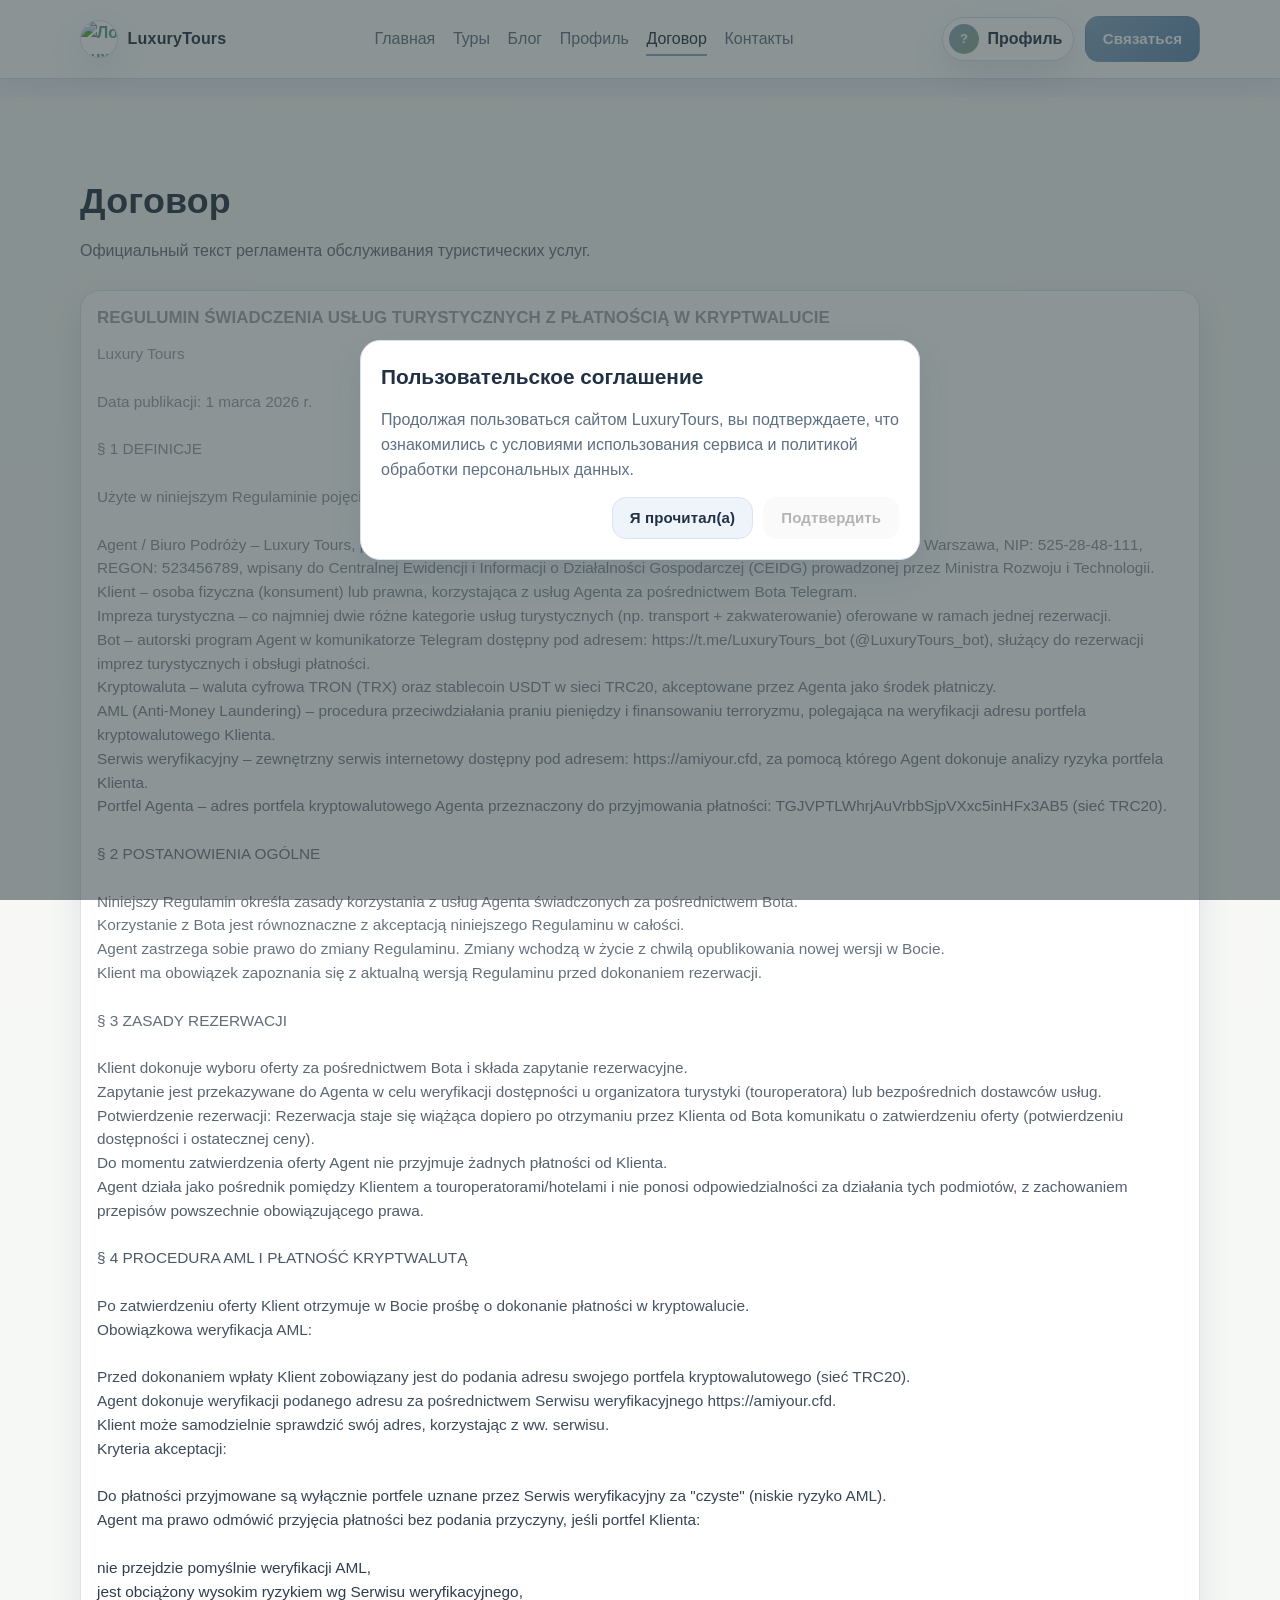
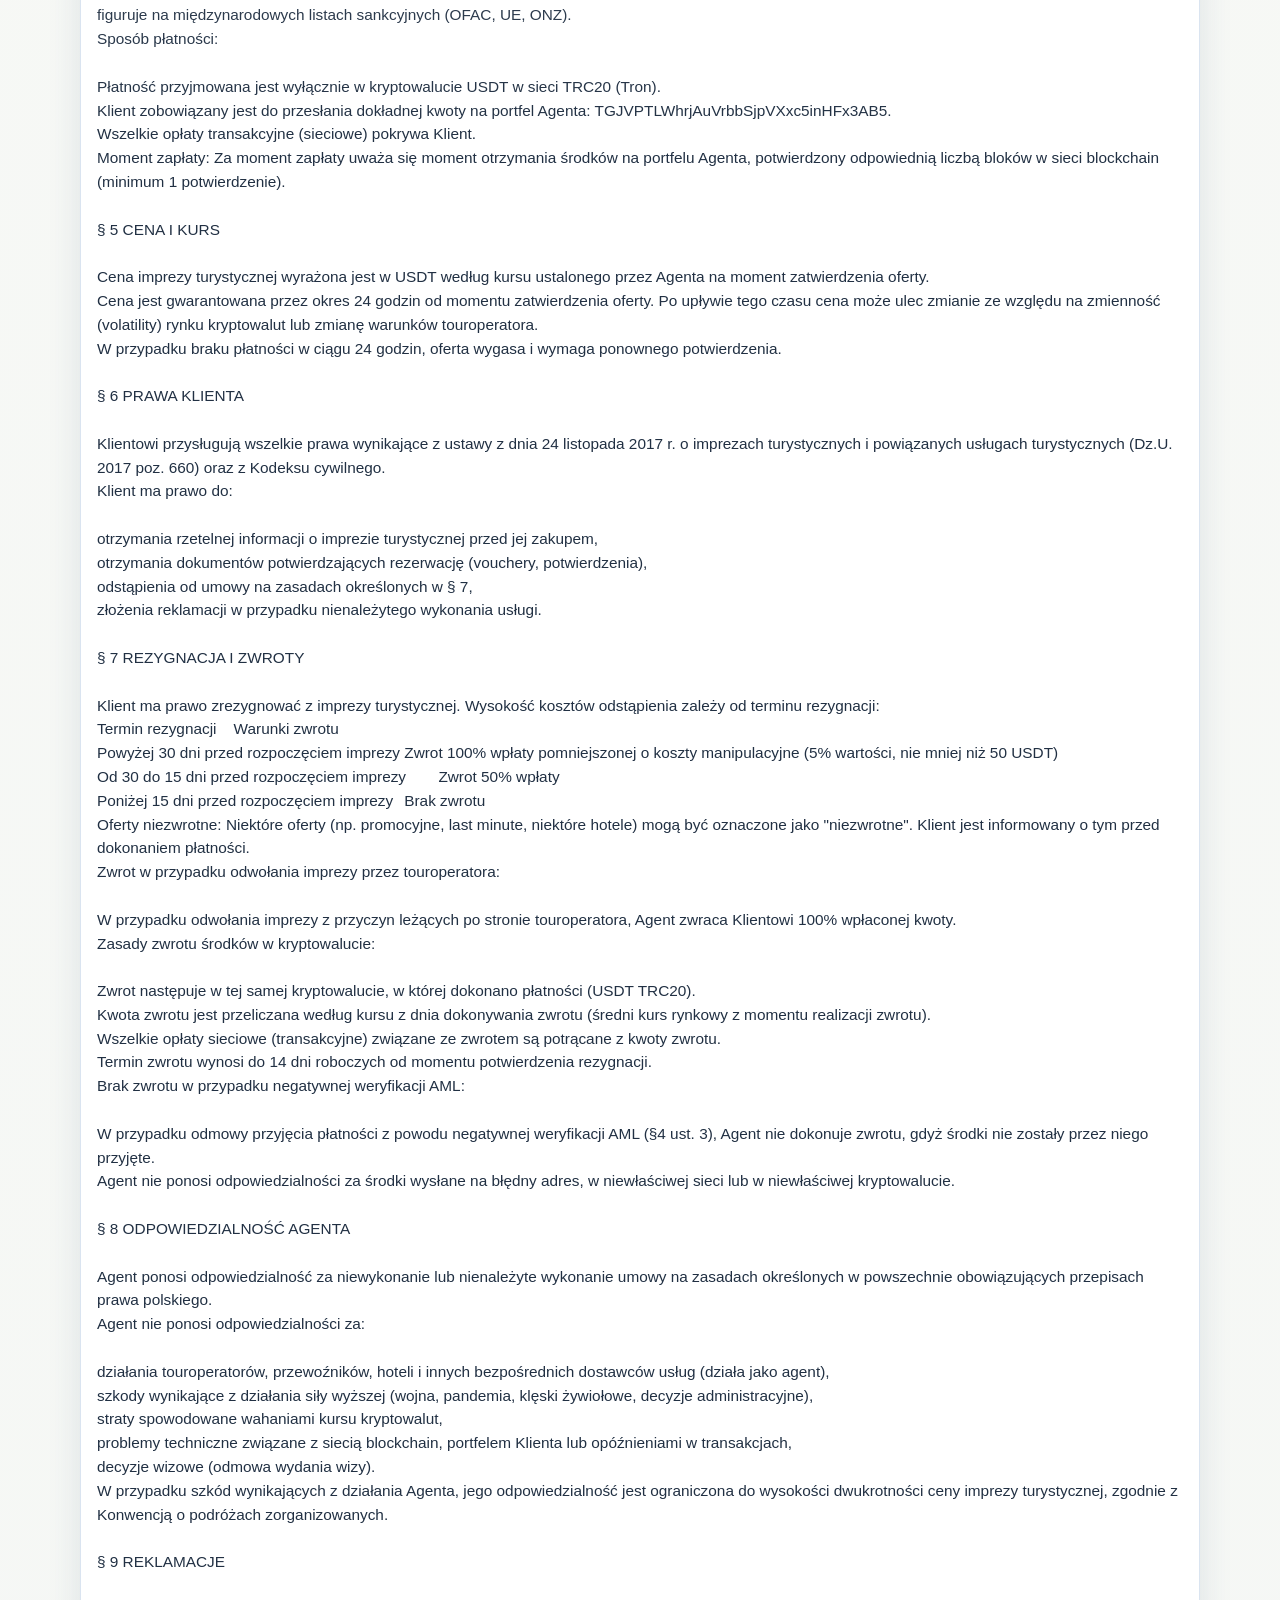
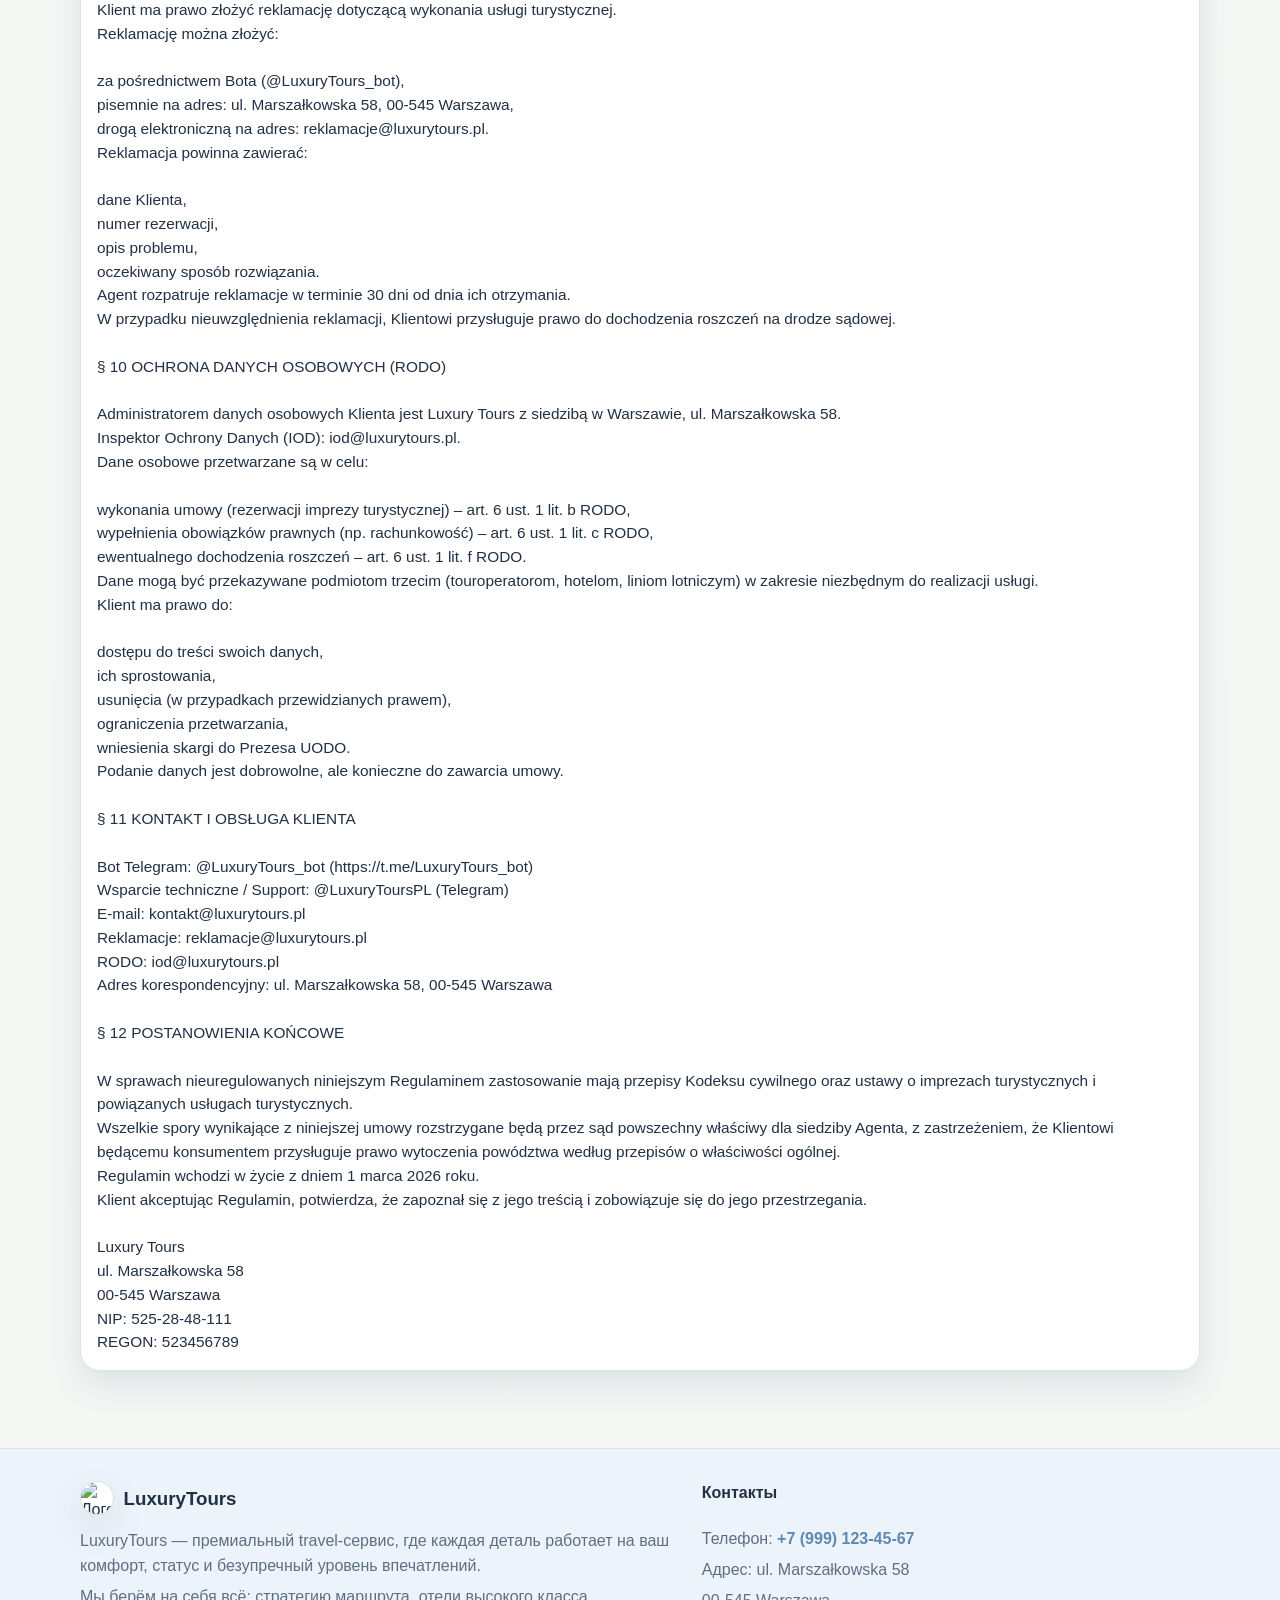
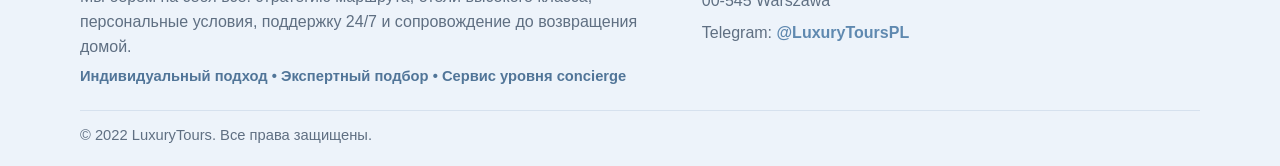
==== commit ce8cd67a: "Add files via upload" ====
--- a/agreement.html
+++ b/agreement.html
@@ -254,7 +254,7 @@
 
     <script src="js/consent-modal.js"></script>
     <script src="js/auth-db.js"></script>
-    <script src="js/auth-ui.js"></script>
+    <script src="js/auth-ui.js?v=20260228"></script>
     <script src="js/presence.js"></script>
   </body>
 </html>
--- a/styles.css
+++ b/styles.css
@@ -1664,6 +1664,7 @@
 .home-blog-slider {
   position: relative;
   overflow: hidden;
+  max-width: 100%;
 }
 
 .home-blog-viewport {
@@ -1671,6 +1672,7 @@
   scroll-snap-type: x mandatory;
   scrollbar-width: none;
   -ms-overflow-style: none;
+  max-width: 100%;
 }
 
 .home-blog-viewport::-webkit-scrollbar {
@@ -2837,41 +2839,98 @@
 
 @media (max-width: 760px) {
   :root {
-    --header-height: 86px;
+    --header-height: 82px;
+  }
+
+  .site-header {
+    position: sticky;
   }
 
   .header-inner {
     min-height: auto;
-    padding: 0.8rem 0;
-    flex-wrap: wrap;
+    display: grid;
+    grid-template-columns: 1fr auto;
+    grid-template-areas:
+      "logo actions"
+      "nav nav";
+    padding: 0.55rem 0 0.4rem;
+    row-gap: 0.35rem;
+    align-items: center;
+    column-gap: 0.55rem;
+  }
+
+  .logo {
+    grid-area: logo;
+    justify-self: start;
+  }
+
+  .logo.is-menu-trigger {
+    cursor: pointer;
+  }
+
+  .logo.is-menu-trigger .logo-text::after {
+    content: "  ☰";
+    color: var(--muted);
+    font-size: 0.95em;
   }
 
   .header-actions {
-    margin-left: auto;
+    grid-area: actions;
+    margin-left: 0;
+    width: auto;
+    max-width: 100%;
+    justify-content: flex-end;
+    flex: 0 1 auto;
+    gap: 0.4rem;
+    flex-wrap: nowrap;
+  }
+
+  .site-header .header-actions > .btn,
+  .site-header .header-actions .btn-primary {
+    display: none !important;
+  }
+
+  .main-nav {
+    grid-area: nav;
     width: 100%;
-    justify-content: flex-end;
-  }
-
-  .main-nav {
-    order: 3;
-    width: 100%;
+    display: none;
+    flex-direction: column;
+    align-items: stretch;
     justify-content: flex-start;
     font-size: 0.95rem;
-    gap: 0.7rem;
-    overflow-x: auto;
-    padding-bottom: 0.15rem;
-    scrollbar-width: thin;
+    gap: 0.2rem;
+    overflow: visible;
+    flex-wrap: nowrap;
+    -webkit-overflow-scrolling: auto;
+    scrollbar-width: auto;
+    padding-top: 0.45rem;
+    padding-bottom: 0.25rem;
+    border-top: 1px solid color-mix(in srgb, var(--border) 88%, white);
+  }
+
+  .site-header.is-menu-open .main-nav {
+    display: flex;
+  }
+
+  .main-nav a {
+    white-space: normal;
+    flex: 1 1 auto;
+    padding: 0.42rem 0.1rem;
   }
 
   .profile-trigger,
   .profile-trigger-link {
-    min-height: 40px;
+    min-height: 38px;
     padding: 0.3rem 0.55rem 0.3rem 0.38rem;
-    font-size: 0.92rem;
+    font-size: 0.89rem;
   }
 
   .hero {
-    margin-top: 126px;
+    margin-top: 0;
+  }
+
+  .page-main {
+    padding-top: 1rem;
   }
 
   .adv-card,
@@ -2974,7 +3033,7 @@
 
 @media (max-width: 620px) {
   :root {
-    --header-height: 92px;
+    --header-height: 86px;
   }
 
   .logo-text {
@@ -2982,20 +3041,49 @@
   }
 
   .header-actions {
-    gap: 0.5rem;
+    gap: 0.45rem;
   }
 
   .header-actions .btn {
-    width: 100%;
+    width: auto;
+    min-height: 38px;
+    padding: 0.5rem 0.75rem;
+  }
+
+  .main-nav {
+    font-size: 0.9rem;
+    gap: 0.4rem 0.6rem;
   }
 
   .hero {
     min-height: 72vh;
-    margin-top: 134px;
+    margin-top: 0;
   }
 
   .hero-content {
-    padding: 4.2rem 0 3rem;
+    padding: 3.8rem 0 2.8rem;
+  }
+
+  .tour-title {
+    font-size: 1.15rem;
+  }
+
+  .tour-price-value {
+    font-size: 1.8rem;
+  }
+
+  .home-blog-track {
+    padding-inline: 0.4rem;
+    gap: 0.55rem;
+  }
+
+  .home-blog-slide {
+    width: calc(100vw - 2.2rem);
+    max-width: 340px;
+  }
+
+  .home-blog-side-btn {
+    display: none;
   }
 
   .tour-content,
@@ -3072,7 +3160,7 @@
   }
 
   .main-nav {
-    font-size: 0.9rem;
+    font-size: 0.84rem;
   }
 
   .profile-trigger,
@@ -3092,6 +3180,22 @@
 
   .section-title {
     font-size: 1.4rem;
+  }
+
+  .tour-title {
+    font-size: 1.05rem;
+  }
+
+  .tour-price-value {
+    font-size: 1.6rem;
+  }
+
+  .home-blog-track {
+    padding-inline: 0.3rem;
+  }
+
+  .home-blog-slide {
+    width: calc(100vw - 1.8rem);
   }
 
   .tour-card-footer {
